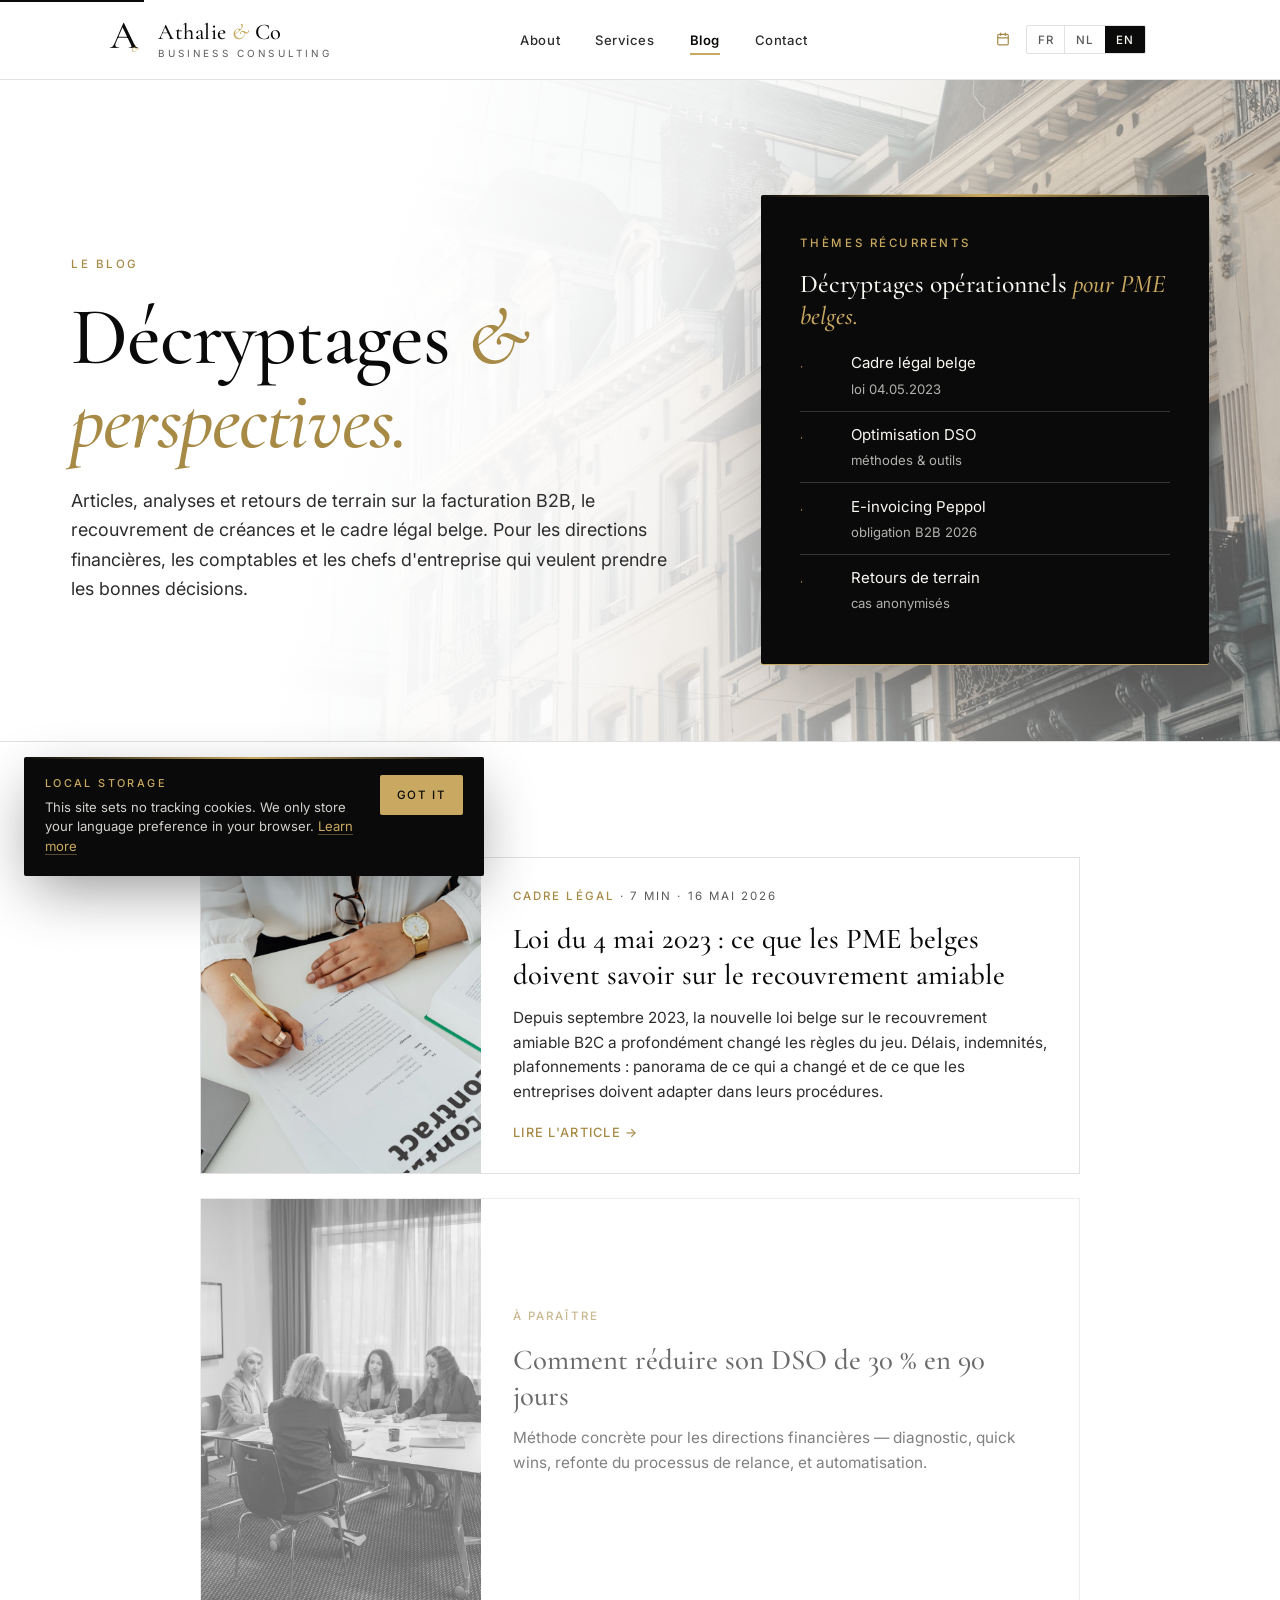
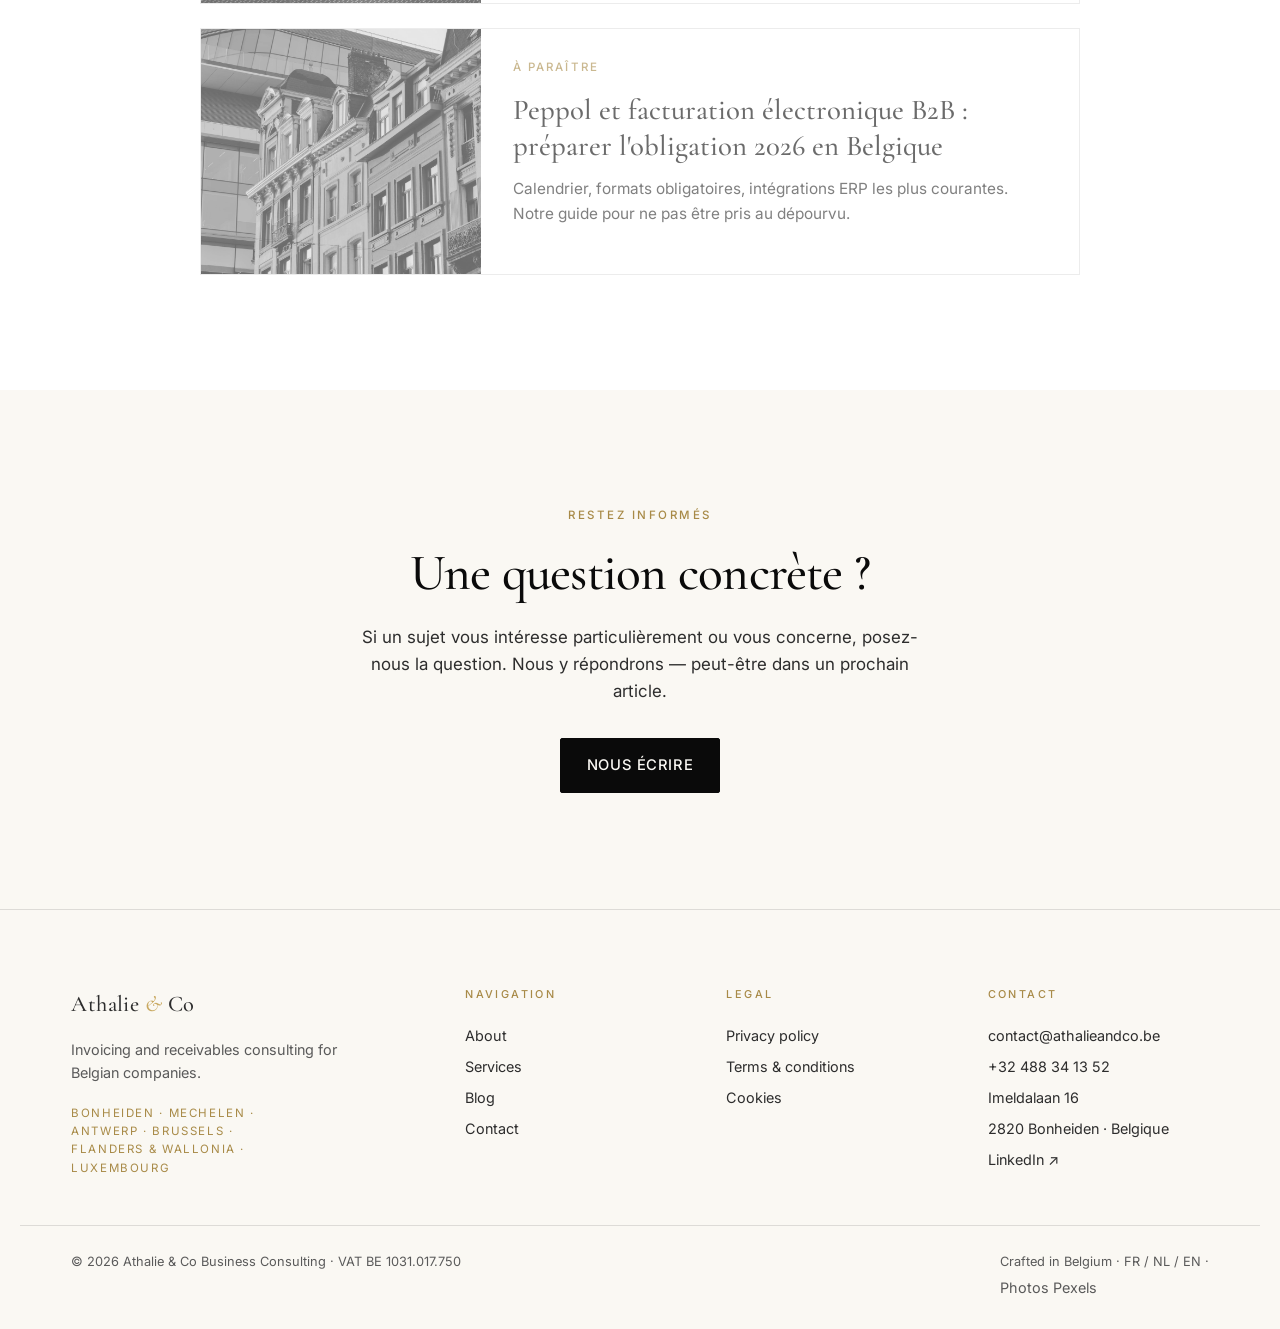
==== blog/index.html @ 0dcb8956 "Full site v2: dedicated pages + booking + Web3Forms + GA + nav polish New pages (each with shared ch" ====
<!doctype html>
<html lang="fr-BE">
<head>
  <meta charset="utf-8">
  <meta name="viewport" content="width=device-width,initial-scale=1,viewport-fit=cover">
  <meta name="theme-color" content="#0A0A0A">
  <title>Blog — Athalie &amp; Co · Conseil facturation et recouvrement Belgique</title>
  <meta name="description" content="Articles, analyses et décryptages sur la facturation B2B, le recouvrement de créances et le cadre légal belge. Par Athalie & Co Business Consulting.">
  <meta name="robots" content="index,follow">
  <link rel="icon" type="image/svg+xml" href="../assets/favicon.svg">
  <link rel="canonical" href="https://athalieandco.be/blog/">

  <meta property="og:title" content="Blog — Athalie & Co">
  <meta property="og:description" content="Décryptages facturation et recouvrement pour entreprises belges.">
  <meta property="og:image" content="https://athalieandco.be/assets/images/signing.jpg">
  <meta property="og:url" content="https://athalieandco.be/blog/">

  <link rel="preconnect" href="https://fonts.googleapis.com">
  <link rel="preconnect" href="https://fonts.gstatic.com" crossorigin>
  <link href="https://fonts.googleapis.com/css2?family=Cormorant+Garamond:ital,wght@0,400;0,500;0,600;1,400;1,500&family=Inter:wght@300;400;500;600&display=swap" rel="stylesheet">
  <link rel="stylesheet" href="../styles.css">

  <!-- Google Analytics gtag.js -->
  <script async src="https://www.googletagmanager.com/gtag/js?id=G-Y983EKCF2R"></script>
  <script>
    window.dataLayer = window.dataLayer || [];
    function gtag(){dataLayer.push(arguments);}
    gtag('js', new Date());
    gtag('config', 'G-Y983EKCF2R');
  </script>
</head>
<body>

<a class="skip-link" href="#main" data-i18n="skip">Aller au contenu</a>

<header class="site-header" id="top">
  <div class="container header__inner">
    <a class="brand" href="../" aria-label="Athalie & Co">
      <svg class="brand__mark" viewBox="0 0 200 200" aria-hidden="true">
        <text x="100" y="135" text-anchor="middle" font-family="'Cormorant Garamond', Georgia, serif" font-weight="500" font-size="180">A</text>
        <text x="148" y="155" text-anchor="middle" font-family="'Cormorant Garamond', Georgia, serif" font-style="italic" font-weight="500" font-size="48" class="brand__amp">&amp;</text>
      </svg>
      <span class="brand__wordmark">
        <span class="brand__name">Athalie <span class="brand__amp-inline">&amp;</span> Co</span>
        <span class="brand__tag" data-i18n="brand.tag">Business Consulting</span>
      </span>
    </a>

    <nav class="nav" aria-label="Primary">
      <ul>
        <li><a href="../about.html" data-i18n="nav.about">À propos</a></li>
        <li><a href="../services.html" data-i18n="nav.services">Services</a></li>
        <li><a href="../blog/" data-i18n="nav.blog" aria-current="page">Blog</a></li>
        <li><a href="../contact.html" data-i18n="nav.contact">Contact</a></li>
      </ul>
    </nav>

    <div class="header__aside">
      <a class="header__cta" href="../contact.html" aria-label="Réserver un rendez-vous">
        <svg width="14" height="14" viewBox="0 0 24 24" fill="none" stroke="currentColor" stroke-width="2" stroke-linecap="round" stroke-linejoin="round" aria-hidden="true"><rect x="3" y="4" width="18" height="18" rx="2" ry="2"/><line x1="16" y1="2" x2="16" y2="6"/><line x1="8" y1="2" x2="8" y2="6"/><line x1="3" y1="10" x2="21" y2="10"/></svg>
        <span data-i18n="nav.book">Réserver un RDV</span>
      </a>
      <div class="lang" role="group" aria-label="Language">
        <button type="button" data-lang="fr" aria-pressed="true">FR</button>
        <button type="button" data-lang="nl" aria-pressed="false">NL</button>
        <button type="button" data-lang="en" aria-pressed="false">EN</button>
      </div>
    </div>

    <button class="menu-toggle" aria-expanded="false" aria-controls="mobile-nav" aria-label="Menu">
      <span></span><span></span><span></span>
    </button>
  </div>

  <div class="mobile-nav" id="mobile-nav" hidden>
    <ul>
      <li><a href="../about.html" data-i18n="nav.about">À propos</a></li>
      <li><a href="../services.html" data-i18n="nav.services">Services</a></li>
      <li><a href="../blog/" data-i18n="nav.blog" aria-current="page">Blog</a></li>
      <li><a href="../contact.html" data-i18n="nav.contact">Contact</a></li>
    </ul>
    <a class="btn btn--gold btn--block" href="../contact.html" data-i18n="nav.cta">Prendre rendez-vous</a>
  </div>
</header>

<main id="main">

  <section class="page-hero">
    <div class="container">
      <div class="page-hero__copy">
        <p class="eyebrow">Le blog</p>
      <h1 class="display">Décryptages <em>&amp; perspectives.</em></h1>
      <p class="lede">Articles, analyses et retours de terrain sur la facturation B2B, le recouvrement de créances et le cadre légal belge. Pour les directions financières, les comptables et les chefs d'entreprise qui veulent prendre les bonnes décisions.</p>
      </div>
      <aside class="page-hero__card" aria-label="Thèmes du blog">
        <p class="eyebrow">Thèmes récurrents</p>
        <h3>Décryptages opérationnels <em style="color:var(--gold);font-style:italic">pour PME belges.</em></h3>
        <ul>
          <li><strong>·</strong><span>Cadre légal belge<em>loi 04.05.2023</em></span></li>
          <li><strong>·</strong><span>Optimisation DSO<em>méthodes & outils</em></span></li>
          <li><strong>·</strong><span>E-invoicing Peppol<em>obligation B2B 2026</em></span></li>
          <li><strong>·</strong><span>Retours de terrain<em>cas anonymisés</em></span></li>
        </ul>
      </aside>
    </div>
  </section>

  <section class="section">
    <div class="container">
      <ol class="blog-list">

        <li class="post-card post-card--featured">
          <a href="loi-4-mai-2023.html">
            <figure class="post-card__thumb">
              <img src="../assets/images/signing.jpg" alt="Signature de contrat — cadre légal belge" loading="lazy" width="1400" height="900">
            </figure>
            <div class="post-card__body">
              <p class="post-card__meta"><span>Cadre légal</span> · 7 min · 16 mai 2026</p>
              <h2 class="post-card__title">Loi du 4 mai 2023 : ce que les PME belges doivent savoir sur le recouvrement amiable</h2>
              <p class="post-card__excerpt">Depuis septembre 2023, la nouvelle loi belge sur le recouvrement amiable B2C a profondément changé les règles du jeu. Délais, indemnités, plafonnements : panorama de ce qui a changé et de ce que les entreprises doivent adapter dans leurs procédures.</p>
              <span class="post-card__cta">Lire l'article →</span>
            </div>
          </a>
        </li>

        <li class="post-card post-card--placeholder">
          <div>
            <figure class="post-card__thumb">
              <img src="../assets/images/team.jpg" alt="" loading="lazy" width="900" height="1300">
            </figure>
            <div class="post-card__body">
              <p class="post-card__meta"><span>À paraître</span></p>
              <h2 class="post-card__title">Comment réduire son DSO de 30 % en 90 jours</h2>
              <p class="post-card__excerpt">Méthode concrète pour les directions financières — diagnostic, quick wins, refonte du processus de relance, et automatisation.</p>
            </div>
          </div>
        </li>

        <li class="post-card post-card--placeholder">
          <div>
            <figure class="post-card__thumb">
              <img src="../assets/images/brussels.jpg" alt="" loading="lazy" width="1600" height="900">
            </figure>
            <div class="post-card__body">
              <p class="post-card__meta"><span>À paraître</span></p>
              <h2 class="post-card__title">Peppol et facturation électronique B2B : préparer l'obligation 2026 en Belgique</h2>
              <p class="post-card__excerpt">Calendrier, formats obligatoires, intégrations ERP les plus courantes. Notre guide pour ne pas être pris au dépourvu.</p>
            </div>
          </div>
        </li>

      </ol>
    </div>
  </section>

  <section class="section section--cream">
    <div class="container" style="text-align:center;max-width:680px">
      <p class="eyebrow">Restez informés</p>
      <h2 class="display display--sm">Une question concrète ?</h2>
      <p class="section__lede" style="margin-inline:auto">Si un sujet vous intéresse particulièrement ou vous concerne, posez-nous la question. Nous y répondrons — peut-être dans un prochain article.</p>
      <div style="margin-top:2rem"><a class="btn btn--gold" href="../contact.html">Nous écrire</a></div>
    </div>
  </section>

</main>

<footer class="site-footer">
  <div class="container footer__grid">
    <div class="footer__brand">
      <span class="brand__name">Athalie <span class="brand__amp-inline">&amp;</span> Co</span>
      <p data-i18n="footer.tag">Conseil en facturation et recouvrement de créances pour les entreprises belges.</p>
      <p class="footer__geo" data-i18n="footer.geo">Bonheiden · Malines · Anvers · Bruxelles · Flandre &amp; Wallonie · Luxembourg</p>
    </div>
    <nav class="footer__nav" aria-label="Footer">
      <h5 data-i18n="footer.nav">Navigation</h5>
      <a href="../about.html" data-i18n="nav.about">À propos</a>
      <a href="../services.html" data-i18n="nav.services">Services</a>
      <a href="../blog/" data-i18n="nav.blog">Blog</a>
      <a href="../contact.html" data-i18n="nav.contact">Contact</a>
    </nav>
    <div class="footer__legal">
      <h5 data-i18n="footer.legal">Légal</h5>
      <a href="../privacy.html" data-i18n="footer.privacy">Politique de confidentialité</a>
      <a href="../terms.html" data-i18n="footer.terms">Conditions générales</a>
      <a href="../privacy.html#cookies" data-i18n="footer.cookies">Cookies</a>
    </div>
    <div class="footer__meta">
      <h5 data-i18n="footer.contact">Contact</h5>
      <a href="mailto:contact@athalieandco.be">contact@athalieandco.be</a>
      <a href="tel:+32488341352">+32 488 34 13 52</a>
      <span>Imeldalaan 16</span>
      <span>2820 Bonheiden · Belgique</span>
      <a href="https://www.linkedin.com/in/anne-françoise-mabiala/" rel="noopener" target="_blank">LinkedIn ↗</a>
    </div>
  </div>
  <div class="container footer__bottom">
    <small>© <span id="year"></span> Athalie &amp; Co Business Consulting · <span data-i18n="footer.vat">TVA</span> BE 1031.017.750</small>
    <small><span data-i18n="footer.crafted">Site conçu en Belgique · FR / NL / EN</span> · <a href="https://www.pexels.com" rel="noopener" target="_blank" style="color:inherit">Photos Pexels</a></small>
  </div>
</footer>

<script src="../i18n.js" defer></script>
<script src="../script.js" defer></script>
<script src="../cookie-banner.js" defer></script>
<script>document.getElementById('year').textContent = new Date().getFullYear();</script>
</body>
</html>
---- styles.css ----
/* ============================================================
   Athalie & Co — Business Consulting
   Editorial / luxury aesthetic · serif + sans pairing
   ============================================================ */

:root {
  --ink: #0A0A0A;
  --ink-soft: #2D2D2D;
  --ink-mute: #5A5A5A;
  --gold: #C9A961;
  --gold-deep: #A88A47;
  --cream: #FAF8F3;
  --cream-soft: #F3EFE6;
  --paper: #FFFFFF;
  --line: rgba(10,10,10,.12);
  --line-light: rgba(250,248,243,.18);

  --serif: 'Cormorant Garamond', 'Playfair Display', Georgia, 'Times New Roman', serif;
  --sans:  'Inter', -apple-system, BlinkMacSystemFont, 'Segoe UI', Roboto, sans-serif;

  --container: 1240px;
  --gutter: clamp(20px, 4vw, 56px);

  --radius: 2px;

  --t-fast: 180ms cubic-bezier(.2,.7,.2,1);
  --t: 320ms cubic-bezier(.2,.7,.2,1);
}

* { box-sizing: border-box; -webkit-tap-highlight-color: transparent; }

html {
  scroll-behavior: smooth;
  -webkit-text-size-adjust: 100%;
  text-size-adjust: 100%;
}

body {
  margin: 0;
  font-family: var(--sans);
  font-weight: 400;
  color: var(--ink);
  background: var(--paper);
  line-height: 1.6;
  -webkit-font-smoothing: antialiased;
  -moz-osx-font-smoothing: grayscale;
  text-rendering: optimizeLegibility;
  overflow-x: hidden;
  min-height: 100vh;
  min-height: 100dvh;
}

/* Lock scroll when mobile menu open */
body.menu-open { overflow: hidden; }

img, svg { display: block; max-width: 100%; }

a { color: inherit; text-decoration: none; }

::selection { background: var(--gold); color: var(--ink); }

/* Skip link */
.skip-link {
  position: absolute; top: -40px; left: 0;
  background: var(--ink); color: var(--cream);
  padding: 8px 16px; z-index: 100;
}
.skip-link:focus { top: 0; }

/* Container */
.container {
  width: 100%;
  max-width: var(--container);
  margin-inline: auto;
  padding-inline: var(--gutter);
}

/* ============================================================
   TYPOGRAPHY
   ============================================================ */

.display {
  font-family: var(--serif);
  font-weight: 500;
  font-size: clamp(2.6rem, 6.4vw, 5.2rem);
  line-height: 1.02;
  letter-spacing: -0.015em;
  margin: 0 0 1.4rem;
  color: var(--ink);
}
.display em {
  font-style: italic;
  font-weight: 500;
  color: var(--gold-deep);
}
.display--sm { font-size: clamp(2rem, 4.2vw, 3.2rem); line-height: 1.08; }
.display--light { color: var(--cream); }
.display--light em { color: var(--gold); }

.eyebrow {
  font-family: var(--sans);
  font-size: 0.72rem;
  font-weight: 500;
  letter-spacing: 0.22em;
  text-transform: uppercase;
  color: var(--gold-deep);
  margin: 0 0 1.4rem;
}
.eyebrow--light { color: var(--gold); }

.lede {
  font-size: clamp(1.05rem, 1.4vw, 1.2rem);
  line-height: 1.65;
  color: var(--ink-soft);
  max-width: 56ch;
  margin: 0 0 2rem;
}

.section__lede {
  font-size: 1.06rem;
  color: var(--ink-soft);
  max-width: 62ch;
  margin: 0;
}
.section__lede--light { color: rgba(250,248,243,.78); }

/* ============================================================
   BUTTONS
   ============================================================ */

.btn {
  display: inline-flex;
  align-items: center;
  justify-content: center;
  gap: .5rem;
  font-family: var(--sans);
  font-weight: 500;
  font-size: .92rem;
  letter-spacing: 0.04em;
  padding: .95rem 1.6rem;
  border: 1px solid transparent;
  border-radius: var(--radius);
  cursor: pointer;
  transition: all var(--t-fast);
  text-transform: uppercase;
  background: transparent;
  color: inherit;
}
.btn--gold {
  background: var(--ink);
  color: var(--cream);
  border-color: var(--ink);
  position: relative;
  overflow: hidden;
  isolation: isolate; /* contains the negative z-index of ::before */
}
.btn--gold::before {
  content: '';
  position: absolute; inset: 0;
  background: linear-gradient(90deg, var(--gold) 0%, var(--gold-deep) 100%);
  transform: translateY(101%);
  transition: transform var(--t);
  z-index: -1; /* sits under text without needing a wrapping span */
}
.btn--gold:hover::before { transform: translateY(0); }
.btn--gold:hover { color: var(--ink); border-color: var(--gold); }

.btn--ghost {
  border-color: var(--ink);
  color: var(--ink);
}
.btn--ghost:hover { background: var(--ink); color: var(--cream); }

.btn--link {
  padding: .95rem 0;
  letter-spacing: 0.06em;
  border-bottom: 1px solid var(--ink);
  border-radius: 0;
}
.btn--link:hover { color: var(--gold-deep); border-color: var(--gold-deep); }

.btn--sm { padding: .65rem 1.1rem; font-size: .78rem; }
.btn--block { width: 100%; }

/* ============================================================
   HEADER
   ============================================================ */

.site-header {
  position: sticky; top: 0; z-index: 50;
  background: rgba(255,255,255,.86);
  backdrop-filter: saturate(140%) blur(14px);
  -webkit-backdrop-filter: saturate(140%) blur(14px);
  border-bottom: 1px solid var(--line);
}
.header__inner {
  display: grid;
  grid-template-columns: auto 1fr auto auto;
  align-items: center;
  gap: 2rem;
  padding-block: 1.1rem;
}

.brand { display: inline-flex; align-items: center; gap: .75rem; }
.brand__mark { width: 44px; height: 44px; flex-shrink: 0; }
.brand__mark text { fill: var(--ink); }
.brand__amp { fill: var(--gold) !important; }
.brand__wordmark { display: flex; flex-direction: column; line-height: 1; }
.brand__name {
  font-family: var(--serif); font-weight: 500;
  font-size: 1.4rem; letter-spacing: 0.02em;
}
.brand__amp-inline { color: var(--gold); font-style: italic; }
.brand__tag {
  font-size: .62rem; letter-spacing: 0.32em;
  text-transform: uppercase;
  color: var(--ink-mute);
  margin-top: .35rem;
}

.nav ul {
  list-style: none; padding: 0; margin: 0;
  display: flex; gap: 2.2rem;
  justify-content: center;
}
.nav a {
  font-size: .82rem; font-weight: 500;
  letter-spacing: 0.04em;
  color: var(--ink-soft);
  position: relative; padding: .3rem 0;
}
.nav a::after {
  content: ''; position: absolute; left: 0; right: 0; bottom: -2px;
  height: 1px; background: var(--gold);
  transform: scaleX(0); transform-origin: left;
  transition: transform var(--t);
}
.nav a:hover { color: var(--ink); }
.nav a:hover::after { transform: scaleX(1); }

/* Active page indicator (desktop nav) */
.nav a[aria-current="page"] {
  color: var(--ink);
  font-weight: 600;
}
.nav a[aria-current="page"]::after {
  transform: scaleX(1);
  background: var(--gold);
  height: 2px;
}

.header__aside {
  display: flex; align-items: center; gap: 1rem;
}

.header__cta {
  display: inline-flex;
  align-items: center;
  gap: .5rem;
  font-size: .82rem;
  font-weight: 500;
  letter-spacing: 0.02em;
  color: var(--ink);
  border-bottom: 1px solid transparent;
  padding: .25rem 0;
  transition: color var(--t-fast), border-color var(--t-fast);
  white-space: nowrap;
}
.header__cta svg { color: var(--gold-deep); flex-shrink: 0; }
.header__cta:hover { color: var(--gold-deep); border-color: var(--gold); }

@media (max-width: 1280px) { .header__cta span { display: none; } }
@media (max-width: 820px)  { .header__cta { display: none; } }

.lang {
  display: inline-flex;
  border: 1px solid var(--line);
  border-radius: var(--radius);
  overflow: hidden;
}
.lang button {
  background: transparent;
  border: 0;
  font: 500 .72rem var(--sans);
  letter-spacing: 0.1em;
  padding: .42rem .65rem;
  color: var(--ink-mute);
  cursor: pointer;
  transition: all var(--t-fast);
}
.lang button + button { border-left: 1px solid var(--line); }
.lang button[aria-pressed="true"] {
  background: var(--ink); color: var(--cream);
}
.lang button:hover:not([aria-pressed="true"]) { color: var(--ink); }

.menu-toggle {
  display: none;
  width: 40px; height: 40px;
  background: transparent; border: 0;
  padding: 8px; cursor: pointer;
  flex-direction: column; justify-content: space-between;
}
.menu-toggle span {
  display: block; height: 1.5px; background: var(--ink);
  transition: transform var(--t-fast), opacity var(--t-fast);
}
.menu-toggle[aria-expanded="true"] span:nth-child(1) { transform: translateY(10px) rotate(45deg); }
.menu-toggle[aria-expanded="true"] span:nth-child(2) { opacity: 0; }
.menu-toggle[aria-expanded="true"] span:nth-child(3) { transform: translateY(-10px) rotate(-45deg); }

.mobile-nav {
  position: fixed;
  top: 0; left: 0; right: 0; bottom: 0;
  background: var(--cream);
  padding: 5.5rem var(--gutter) 2rem;
  overflow-y: auto;
  z-index: 40;
  display: flex;
  flex-direction: column;
  animation: mn-in var(--t);
}
.mobile-nav[hidden] { display: none; }
@keyframes mn-in {
  from { opacity: 0; transform: translateY(-8px); }
  to   { opacity: 1; transform: none; }
}
.mobile-nav ul { list-style: none; padding: 0; margin: 0 0 2rem; }
.mobile-nav li { border-bottom: 1px solid var(--line); }
.mobile-nav li:first-child { border-top: 1px solid var(--line); }
.mobile-nav a {
  display: block;
  padding: 1.2rem 0;
  font-size: 1.5rem;
  font-family: var(--serif);
  font-weight: 500;
  color: var(--ink);
  letter-spacing: -.005em;
  position: relative;
}
.mobile-nav a::after {
  content: '→';
  position: absolute;
  right: 0;
  color: var(--gold);
  font-family: var(--sans);
  font-size: 1.1rem;
  opacity: .6;
}
/* Active page indicator (mobile nav) */
.mobile-nav a[aria-current="page"] {
  color: var(--gold-deep);
  padding-left: 1rem;
  border-left: 3px solid var(--gold);
}
.mobile-nav a[aria-current="page"]::after { opacity: 1; }
.mobile-nav .btn { margin-top: auto; min-height: 56px; }

/* ============================================================
   HERO
   ============================================================ */

.hero {
  position: relative;
  padding: clamp(3rem, 9vw, 8rem) 0 clamp(2.5rem, 6vw, 5rem);
  background: var(--paper);
  overflow: hidden;
  isolation: isolate;
}
/* Background photo (Brussels architecture) — right-side bleed, dim & desaturated */
.hero::before {
  content: '';
  position: absolute;
  inset: 0;
  background-image: url('assets/images/brussels.jpg');
  background-size: cover;
  background-position: center right;
  filter: grayscale(.6) contrast(1.05) brightness(.92);
  z-index: 0;
}
/* Cream gradient overlay: solid on the left for text legibility, fades right to reveal photo */
.hero::after {
  content: '';
  position: absolute;
  inset: 0;
  background:
    linear-gradient(105deg,
      var(--paper) 0%,
      var(--paper) 30%,
      rgba(255,255,255,.92) 50%,
      rgba(250,248,243,.55) 75%,
      rgba(250,248,243,.30) 100%),
    radial-gradient(ellipse 50% 50% at 80% 20%, rgba(201,169,97,.18), transparent 60%);
  z-index: 1;
  pointer-events: none;
}
.hero > .container { position: relative; z-index: 2; }

.hero__grid {
  display: grid;
  grid-template-columns: 1.4fr 1fr;
  gap: clamp(2rem, 5vw, 5rem);
  align-items: center;
  position: relative;
}

.hero__copy { position: relative; z-index: 1; }

.hero__cta {
  display: flex; gap: 1.5rem; align-items: center;
  flex-wrap: wrap;
  margin: 2.5rem 0 2rem;
}

.hero__pills {
  list-style: none; padding: 0; margin: 0;
  display: flex; gap: .9rem; align-items: center;
  font-size: .78rem; font-weight: 500;
  letter-spacing: 0.18em; text-transform: uppercase;
  color: var(--ink-mute);
}
.hero__pills li:nth-child(-n+3) {
  border: 1px solid var(--line);
  padding: .35rem .65rem;
  border-radius: 999px;
  letter-spacing: 0.14em;
}
.hero__pills-sep { color: var(--gold) !important; }

/* Hero KPI card */
.hero__card {
  position: relative;
  background: var(--ink);
  color: var(--cream);
  padding: clamp(1.8rem, 3vw, 2.6rem);
  border-radius: var(--radius);
  display: grid;
  grid-template-columns: 1fr 1fr;
  gap: 2rem 1.5rem;
  box-shadow:
    0 1px 0 var(--gold),
    0 30px 80px -30px rgba(10,10,10,.45);
}
.hero__card::after {
  content: ''; position: absolute;
  top: -1px; left: -1px; right: -1px;
  height: 3px;
  background: linear-gradient(90deg, transparent, var(--gold), transparent);
}
.kpi { position: relative; }
.kpi__num {
  font-family: var(--serif);
  font-size: clamp(2.4rem, 4vw, 3.2rem);
  font-weight: 500;
  line-height: 1;
  margin-bottom: .4rem;
  color: var(--cream);
}
.kpi__num span {
  font-size: 0.5em;
  color: var(--gold);
  margin-left: 2px;
  vertical-align: top;
  line-height: 1;
}
.kpi__lbl {
  font-size: .8rem;
  letter-spacing: 0.04em;
  color: rgba(250,248,243,.68);
  line-height: 1.45;
}
.kpi--quote {
  grid-column: 1 / -1;
  border-top: 1px solid var(--line-light);
  padding-top: 1.5rem;
}
.kpi--quote p {
  font-family: var(--serif);
  font-style: italic;
  font-size: 1.05rem;
  margin: 0 0 .6rem;
  color: var(--cream);
  line-height: 1.5;
}
.kpi__cite {
  font-size: .72rem;
  letter-spacing: 0.16em;
  text-transform: uppercase;
  color: var(--gold);
}

.hero__rule {
  position: relative;
  z-index: 2;
  margin-top: clamp(3rem, 6vw, 5rem);
  height: 1px;
  background: linear-gradient(90deg, transparent, var(--line), transparent);
}

/* ============================================================
   CLIENTS / TRUSTED BY
   Restrained wordmarks — uniform typography, monochrome.
   Slots are <span> placeholders; swap to <img src="..."> when
   official logo files are available (drop in assets/clients/).
   ============================================================ */

.clients {
  background: var(--cream);
  padding: clamp(3.6rem, 7vw, 5.5rem) 0;
  border-top: 1px solid var(--line);
  border-bottom: 1px solid var(--line);
}
.clients__label {
  text-align: center;
  font-size: 0.74rem;
  letter-spacing: 0.32em;
  text-transform: uppercase;
  color: var(--gold-deep);
  margin: 0 0 2.8rem;
  font-weight: 500;
}
.clients__list {
  list-style: none;
  padding: 0;
  margin: 0 auto;
  max-width: 1180px;
  display: grid;
  grid-template-columns: repeat(6, minmax(0, 1fr));
  gap: clamp(1.4rem, 3vw, 3rem);
  align-items: center;
  justify-items: center;
}
.client {
  width: 100%;
  display: flex;
  align-items: center;
  justify-content: center;
  min-height: 110px;
  padding: 0 .4rem;
  opacity: 0.72;
  filter: saturate(0);
  transition: opacity var(--t), filter var(--t);
}
.client:hover {
  opacity: 1;
  filter: saturate(1);
}

/* Real logo files (SVG/PNG in assets/clients/) */
.client img {
  max-width: 100%;
  max-height: 88px;
  width: auto;
  height: auto;
  object-fit: contain;
  /* Makes PNGs with white background blend cleanly on cream */
  mix-blend-mode: multiply;
}

/* Text wordmark placeholders — uniform editorial treatment */
.client__wordmark {
  font-family: var(--sans);
  font-weight: 500;
  font-size: clamp(0.95rem, 1.4vw, 1.15rem);
  letter-spacing: 0.18em;
  text-transform: uppercase;
  color: var(--ink);
  text-align: center;
  line-height: 1.15;
  white-space: nowrap;
}
.client__wordmark em {
  font-style: italic;
  font-family: var(--serif);
  font-weight: 500;
  color: var(--gold-deep);
  text-transform: none;
  font-size: 1.1em;
  letter-spacing: 0;
  margin: 0 .15em;
}
.client__wordmark sup {
  font-size: 0.55em;
  vertical-align: super;
  color: var(--gold-deep);
}

/* Subtle per-brand differentiation (still text-based, restrained) */
.client__wordmark--bnp { font-weight: 600; letter-spacing: 0.22em; }
.client__wordmark--fortis { font-family: var(--serif); font-weight: 500; letter-spacing: 0.12em; }
.client__wordmark--blake { font-family: var(--serif); font-weight: 500; letter-spacing: 0.08em; text-transform: none; }
.client__wordmark--diasorin { font-weight: 600; letter-spacing: 0.14em; }
.client__wordmark--360 { letter-spacing: 0.14em; }
.client__wordmark--leopad { letter-spacing: 0.22em; }
.client__wordmark--muidatech { font-weight: 500; letter-spacing: 0.14em; }

/* ============================================================
   SECTIONS — base
   ============================================================ */

.section {
  padding: clamp(4.5rem, 9vw, 8rem) 0;
}
.section--dark { background: var(--ink); color: var(--cream); }
.section--cream { background: var(--cream); }

/* Photo-backed section */
.section--photo {
  position: relative;
  background: var(--ink);
  overflow: hidden;
  isolation: isolate;
}
.section--photo > .container { position: relative; z-index: 2; }
.section--photo .section__bg {
  position: absolute;
  inset: 0;
  background-image: var(--bg-image);
  background-size: cover;
  background-position: center;
  filter: grayscale(.4) contrast(1.05) brightness(.55);
  z-index: 0;
  pointer-events: none;
}
.section--photo::before {
  content: ''; position: absolute; inset: 0;
  background:
    linear-gradient(180deg, rgba(10,10,10,.65) 0%, rgba(10,10,10,.85) 50%, rgba(10,10,10,.92) 100%),
    radial-gradient(ellipse 80% 60% at 30% 30%, rgba(201,169,97,.10), transparent 60%);
  z-index: 1;
  pointer-events: none;
}
.section--photo::after {
  content: ''; position: absolute;
  top: 0; left: 0; right: 0; height: 3px;
  background: linear-gradient(90deg, transparent, var(--gold), transparent);
  z-index: 2;
}

/* Editorial strip */
.strip {
  display: grid;
  grid-template-columns: 1fr 1fr;
  background: var(--cream);
}
.strip__half {
  margin: 0;
  min-height: 360px;
  position: relative;
  overflow: hidden;
}
.strip__half--img img {
  width: 100%;
  height: 100%;
  object-fit: cover;
  display: block;
  filter: contrast(1.04) saturate(.9);
}
.strip__half--quote {
  background: var(--ink);
  color: var(--cream);
  display: flex;
  align-items: center;
  padding: clamp(2.5rem, 6vw, 5rem);
  position: relative;
}
.strip__half--quote::before {
  content: ''; position: absolute;
  top: 0; left: 0; right: 0; height: 2px;
  background: linear-gradient(90deg, transparent, var(--gold), transparent);
}
.strip__half--quote blockquote {
  margin: 0;
  max-width: 36ch;
  position: relative;
}
.strip__mark {
  font-family: var(--serif);
  font-size: 6rem;
  line-height: 0.6;
  color: var(--gold);
  display: block;
  margin-bottom: .8rem;
}
.strip__half--quote p {
  font-family: var(--serif);
  font-style: italic;
  font-size: clamp(1.4rem, 2.4vw, 1.95rem);
  line-height: 1.3;
  margin: 0 0 1.4rem;
  color: var(--cream);
}
.strip__half--quote footer {
  font-size: .72rem;
  letter-spacing: 0.28em;
  text-transform: uppercase;
  color: var(--gold);
  font-weight: 500;
}

.section__head { margin-bottom: clamp(2.5rem, 5vw, 4rem); max-width: 70ch; }
.section__head--center { text-align: center; margin-inline: auto; }

/* ============================================================
   SERVICES
   ============================================================ */

.services {
  display: grid;
  grid-template-columns: repeat(auto-fit, minmax(280px, 1fr));
  gap: 1px;
  background: var(--line);
  border: 1px solid var(--line);
}
.service {
  position: relative;
  background: var(--paper);
  padding: clamp(2rem, 3vw, 2.8rem);
  transition: background var(--t);
}
.service:hover { background: var(--cream); }
.service__num {
  font-family: var(--serif);
  font-style: italic;
  font-size: 1rem;
  color: var(--gold-deep);
  margin-bottom: 1.4rem;
  letter-spacing: 0.05em;
}
.service h3 {
  font-family: var(--serif);
  font-weight: 500;
  font-size: 1.5rem;
  line-height: 1.2;
  margin: 0 0 1rem;
}
.service p {
  color: var(--ink-soft);
  font-size: .96rem;
  margin: 0 0 1.4rem;
}
.service ul {
  list-style: none; padding: 0; margin: 0;
  border-top: 1px solid var(--line);
  padding-top: 1.2rem;
}
.service li {
  font-size: .85rem;
  color: var(--ink-mute);
  padding: .35rem 0;
  padding-left: 1.2rem;
  position: relative;
}
.service li::before {
  content: '—';
  position: absolute;
  left: 0;
  color: var(--gold);
}

.service--featured {
  background: var(--ink);
  color: var(--cream);
}
.service--featured:hover { background: var(--ink-soft); }
.service--featured .service__num { color: var(--gold); }
.service--featured h3 { color: var(--cream); }
.service--featured p { color: rgba(250,248,243,.78); }
.service--featured ul { border-color: var(--line-light); }
.service--featured li { color: rgba(250,248,243,.7); }
.service__badge {
  position: absolute;
  top: 1.4rem; right: 1.4rem;
  font-size: .65rem;
  letter-spacing: 0.18em;
  text-transform: uppercase;
  color: var(--gold);
  border: 1px solid var(--gold);
  padding: .3rem .55rem;
  border-radius: 999px;
}

/* Homepage service-card CTA link */
.service__cta {
  display: inline-block;
  margin-top: 1.4rem;
  font-size: .78rem;
  font-weight: 500;
  letter-spacing: 0.14em;
  text-transform: uppercase;
  color: var(--gold-deep);
  border-bottom: 1px solid currentColor;
  padding: .2rem 0;
  transition: color var(--t-fast);
}
.service__cta:hover { color: var(--ink); }
.service__cta--light { color: var(--gold); }
.service__cta--light:hover { color: var(--cream); }

/* services.html section CTA row */
.service-detail__action {
  display: flex !important;
  gap: 1rem;
  align-items: center;
  flex-wrap: wrap;
  margin-top: 1.5rem !important;
}
.service-detail__action .btn--link {
  padding: .95rem 0;
  font-size: .82rem;
}
.service-detail__link--light {
  color: var(--gold) !important;
  border-bottom-color: var(--gold) !important;
}
.service-detail__link--light:hover { color: var(--cream) !important; border-bottom-color: var(--cream) !important; }

/* ============================================================
   APPROACH (dark section)
   ============================================================ */

.approach__grid {
  display: grid;
  grid-template-columns: 1fr 1.2fr;
  gap: clamp(2.5rem, 6vw, 6rem);
  align-items: start;
}
.steps {
  list-style: none; padding: 0; margin: 0;
  display: grid;
  grid-template-columns: 1fr 1fr;
  gap: 0;
  border-top: 1px solid var(--line-light);
  border-left: 1px solid var(--line-light);
}
.steps li {
  padding: 2rem;
  border-bottom: 1px solid var(--line-light);
  border-right: 1px solid var(--line-light);
}
.steps__num {
  font-family: var(--serif);
  font-style: italic;
  font-size: 1.3rem;
  color: var(--gold);
  display: block;
  margin-bottom: .8rem;
}
.steps h4 {
  font-family: var(--serif);
  font-weight: 500;
  font-size: 1.35rem;
  margin: 0 0 .6rem;
  color: var(--cream);
}
.steps p {
  margin: 0;
  font-size: .9rem;
  color: rgba(250,248,243,.65);
  line-height: 1.55;
}

/* ============================================================
   SECTORS
   ============================================================ */

.sectors {
  list-style: none; padding: 0; margin: 0;
  display: grid;
  grid-template-columns: repeat(3, 1fr); /* 3+3 layout for 6 items */
  gap: 1px;
  background: var(--line);
  border: 1px solid var(--line);
}
@media (max-width: 820px) { .sectors { grid-template-columns: repeat(2, 1fr); } }
@media (max-width: 520px) { .sectors { grid-template-columns: 1fr; } }
.sectors li {
  background: var(--paper);
  padding: 1.8rem 2rem;
  display: grid;
  grid-template-columns: auto 1fr;
  grid-template-rows: auto auto;
  column-gap: 1.2rem;
  align-items: baseline;
  transition: background var(--t);
}
.sectors li:hover { background: var(--cream-soft); }
.sectors li span {
  grid-row: 1 / 3;
  font-family: var(--serif);
  font-style: italic;
  font-size: 1.4rem;
  color: var(--gold-deep);
}
.sectors li strong {
  font-family: var(--serif);
  font-weight: 500;
  font-size: 1.25rem;
  color: var(--ink);
}
.sectors li em {
  grid-column: 2;
  font-style: normal;
  font-size: .85rem;
  color: var(--ink-mute);
  margin-top: .25rem;
}

/* ============================================================
   FAQ
   Editorial accordion — native <details> for accessibility.
   ============================================================ */

.faq {
  list-style: none;
  padding: 0;
  margin: 0 auto;
  max-width: 880px;
  border-top: 1px solid var(--line);
}
.faq__item { border-bottom: 1px solid var(--line); }

.faq details {
  position: relative;
}
.faq summary {
  display: flex;
  align-items: flex-start;
  justify-content: space-between;
  gap: 1.5rem;
  padding: 1.6rem 0;
  cursor: pointer;
  list-style: none;
  font-family: var(--serif);
  font-size: clamp(1.15rem, 1.7vw, 1.4rem);
  font-weight: 500;
  line-height: 1.3;
  color: var(--ink);
  transition: color var(--t-fast);
}
.faq summary::-webkit-details-marker { display: none; }
.faq summary::after {
  content: '+';
  flex-shrink: 0;
  font-family: var(--sans);
  font-size: 1.6rem;
  font-weight: 300;
  color: var(--gold-deep);
  line-height: 1;
  margin-top: .1em;
  transition: transform var(--t);
}
.faq details[open] summary::after { transform: rotate(45deg); }
.faq summary:hover { color: var(--gold-deep); }
.faq details p {
  margin: 0 0 1.8rem;
  font-size: 1rem;
  line-height: 1.7;
  color: var(--ink-soft);
  max-width: 70ch;
  animation: faq-in 360ms cubic-bezier(.2,.7,.2,1);
}
@keyframes faq-in {
  from { opacity: 0; transform: translateY(-4px); }
  to   { opacity: 1; transform: none; }
}

@media (max-width: 640px) {
  .faq summary { font-size: 1.05rem; padding: 1.2rem 0; gap: 1rem; }
  .faq details p { font-size: .95rem; margin-bottom: 1.4rem; }
}

/* ============================================================
   TEAM / ABOUT
   ============================================================ */

.team__grid {
  display: grid;
  grid-template-columns: 1.3fr 1fr;
  gap: clamp(2.5rem, 6vw, 6rem);
  align-items: center;
}
.team__copy p {
  color: var(--ink-soft);
  font-size: 1rem;
  margin: 0 0 1.2rem;
  max-width: 56ch;
}
.facts {
  display: grid;
  grid-template-columns: repeat(auto-fit, minmax(180px, 1fr));
  gap: 1.4rem;
  margin: 2.4rem 0 0;
  padding-top: 2rem;
  border-top: 1px solid var(--line);
}
.facts div { display: flex; flex-direction: column; }
.facts dt {
  font-size: .68rem;
  letter-spacing: 0.22em;
  text-transform: uppercase;
  color: var(--gold-deep);
  margin-bottom: .5rem;
}
.facts dd {
  margin: 0;
  font-family: var(--serif);
  font-size: 1.15rem;
  color: var(--ink);
}

.team__visual {
  margin: 0;
  position: relative;
  overflow: hidden;
  background: var(--ink);
  border-radius: var(--radius);
  box-shadow: 0 30px 80px -40px rgba(10,10,10,.35);
}
.team__visual img {
  width: 100%;
  height: 100%;
  aspect-ratio: 4 / 5;
  object-fit: cover;
  display: block;
  filter: contrast(1.02) saturate(0.92);
  transition: transform 1.2s cubic-bezier(.2,.7,.2,1);
}
.team__visual:hover img { transform: scale(1.03); }
.team__visual::before {
  content: ''; position: absolute; inset: 0;
  border: 1px solid rgba(255,255,255,.16);
  margin: 1rem;
  pointer-events: none;
  z-index: 2;
}
.team__visual::after {
  content: ''; position: absolute;
  inset: auto 0 0 0; height: 45%;
  background: linear-gradient(180deg, transparent, rgba(10,10,10,.65));
  pointer-events: none;
  z-index: 1;
}
.team__caption {
  position: absolute;
  left: 2rem; right: 2rem; bottom: 1.8rem;
  margin: 0;
  font-family: var(--serif);
  font-style: italic;
  font-size: 1.1rem;
  color: var(--cream);
  z-index: 3;
  text-shadow: 0 1px 12px rgba(0,0,0,.5);
}
.team__caption::before {
  content: '';
  display: block;
  width: 32px; height: 1px;
  background: var(--gold);
  margin-bottom: .8rem;
}

/* ============================================================
   CONTACT
   ============================================================ */

.contact__grid {
  display: grid;
  grid-template-columns: 1fr 1.1fr;
  gap: clamp(2.5rem, 6vw, 6rem);
  align-items: start;
}
.contact__list {
  list-style: none; padding: 0; margin: 2.5rem 0 0;
  display: grid;
  grid-template-columns: 1fr 1fr;
  gap: 1.6rem 2rem;
}
.contact__list li { display: flex; flex-direction: column; gap: .35rem; }
.contact__list span {
  font-size: .68rem;
  letter-spacing: 0.22em;
  text-transform: uppercase;
  color: var(--gold);
}
.contact__list a, .contact__list address, .contact__list em {
  color: var(--cream);
  font-style: normal;
  font-family: var(--serif);
  font-size: 1.1rem;
  transition: color var(--t-fast);
}
.contact__list a:hover { color: var(--gold); }

/* Contact widget — tab system wrapping form + Cal.com */
.contact__widget {
  background: var(--cream);
  border-radius: var(--radius);
  overflow: hidden;
  position: relative;
}
.contact__widget::before {
  content: ''; position: absolute;
  top: 0; left: 0; right: 0;
  height: 3px;
  background: linear-gradient(90deg, transparent, var(--gold), transparent);
  z-index: 2;
}
.contact__tabs {
  display: flex;
  border-bottom: 1px solid var(--line);
  background: var(--cream);
}
.contact__tab {
  flex: 1;
  background: transparent;
  border: 0;
  padding: 1rem 1.2rem;
  font: 500 .76rem var(--sans);
  letter-spacing: 0.16em;
  text-transform: uppercase;
  color: var(--ink-mute);
  cursor: pointer;
  position: relative;
  transition: color var(--t-fast);
  min-height: 48px;
}
.contact__tab:hover { color: var(--ink); }
.contact__tab.is-active { color: var(--ink); }
.contact__tab.is-active::after {
  content: '';
  position: absolute;
  left: 0; right: 0; bottom: -1px;
  height: 2px;
  background: var(--gold);
}
.contact__panel { animation: panel-in 360ms cubic-bezier(.2,.7,.2,1); }
.contact__panel[hidden] { display: none; }
@keyframes panel-in { from { opacity: 0; transform: translateY(4px); } to { opacity: 1; transform: none; } }

.contact__panel--book {
  padding: 1.2rem;
  display: flex;
  flex-direction: column;
  gap: 1rem;
}
.contact__cal {
  width: 100%;
  min-height: 620px;
  border: 0;
  border-radius: var(--radius);
  background: var(--paper);
}

/* Thank-you state — full editorial takeover after form submit (?sent=1) */
.thank-you { animation: ty-fade 600ms cubic-bezier(.2,.7,.2,1); }
@keyframes ty-fade {
  from { opacity: 0; transform: translateY(8px); }
  to   { opacity: 1; transform: none; }
}
.thank-you .display em { color: var(--gold-deep); }
.thank-you .eyebrow { color: var(--gold-deep); font-weight: 500; }
.thank-you__actions {
  display: flex;
  gap: 1.4rem;
  align-items: center;
  flex-wrap: wrap;
  margin: 2.2rem 0 1.6rem;
}
.thank-you__note {
  font-size: .92rem;
  color: var(--ink-mute);
  line-height: 1.6;
  max-width: 52ch;
  margin: 0;
}
.thank-you__note a {
  color: var(--gold-deep);
  border-bottom: 1px solid var(--gold);
}
.thank-you__note a:hover { color: var(--ink); }

@media (max-width: 640px) {
  .thank-you__actions { flex-direction: column; align-items: stretch; gap: .9rem; }
  .thank-you__actions .btn { width: 100%; text-align: center; }
}

/* Booking placeholder (until Cal.com is wired) */
.cal-placeholder {
  background: var(--paper);
  padding: clamp(2rem, 4vw, 3rem);
  text-align: center;
  border-radius: var(--radius);
}
.cal-placeholder .eyebrow { margin-bottom: 1rem; }
.cal-placeholder__title {
  font-family: var(--serif);
  font-weight: 500;
  font-size: clamp(1.5rem, 2.6vw, 2rem);
  line-height: 1.2;
  margin: 0 0 1rem;
  color: var(--ink);
}
.cal-placeholder__lede {
  color: var(--ink-soft);
  font-size: 1rem;
  line-height: 1.6;
  margin: 0 0 1.8rem;
  max-width: 42ch;
  margin-inline: auto;
}
.cal-placeholder__actions {
  display: flex;
  gap: 1rem;
  justify-content: center;
  flex-wrap: wrap;
  margin-bottom: 1.6rem;
}
.cal-placeholder__note {
  font-size: .78rem;
  color: var(--ink-mute);
  font-style: italic;
  margin: 0;
}

@media (max-width: 520px) {
  .cal-placeholder__actions { flex-direction: column; align-items: stretch; }
}
.contact__cal-fallback {
  margin: 0;
  font-size: .82rem;
  color: var(--ink-mute);
  display: flex;
  align-items: center;
  gap: 1rem;
  flex-wrap: wrap;
  justify-content: center;
}

@media (max-width: 640px) {
  .contact__cal { min-height: 540px; }
  .contact__tab { padding: .9rem .8rem; font-size: .68rem; letter-spacing: .12em; }
}

/* Form */
.form {
  background: var(--cream);
  color: var(--ink);
  padding: clamp(1.8rem, 3vw, 2.8rem);
  display: flex;
  flex-direction: column;
  gap: 1.2rem;
  position: relative;
}
.field { display: flex; flex-direction: column; gap: .45rem; }
.field-row { display: grid; grid-template-columns: 1fr 1fr; gap: 1.2rem; }
.field label, .consent {
  font-size: .72rem;
  letter-spacing: 0.18em;
  text-transform: uppercase;
  color: var(--ink-soft);
  font-weight: 500;
}
.field input, .field select, .field textarea {
  font: 400 16px var(--sans); /* 16px prevents iOS zoom on focus */
  color: var(--ink);
  background: transparent;
  border: 0;
  border-bottom: 1px solid var(--line);
  padding: .7rem 0;
  min-height: 44px;
  width: 100%;
  border-radius: 0;
  -webkit-appearance: none;
          appearance: none;
  transition: border-color var(--t-fast);
}
.field input:focus, .field select:focus, .field textarea:focus {
  outline: 0;
  border-bottom-color: var(--gold);
}
.field textarea { resize: vertical; min-height: 100px; }
.field select {
  background-image: url("data:image/svg+xml;utf8,<svg xmlns='http://www.w3.org/2000/svg' width='12' height='8' viewBox='0 0 12 8'><path fill='none' stroke='%23C9A961' stroke-width='1.5' d='M1 1l5 5 5-5'/></svg>");
  background-repeat: no-repeat;
  background-position: right .25rem center;
  padding-right: 1.6rem;
  cursor: pointer;
}

.consent {
  display: flex; gap: .7rem; align-items: flex-start;
  text-transform: none; letter-spacing: 0; font-weight: 400;
  font-size: .82rem; color: var(--ink-mute);
  line-height: 1.5;
}
.consent input { margin-top: .2rem; accent-color: var(--gold-deep); }

.form .btn--gold { background: var(--ink); color: var(--cream); }
.form__note {
  font-size: .75rem;
  color: var(--ink-mute);
  text-align: center;
  margin: 0;
}

/* ============================================================
   FOOTER
   ============================================================ */

.site-footer {
  background: var(--cream);
  border-top: 1px solid var(--line);
  padding: clamp(3rem, 6vw, 5rem) 0 1.6rem;
  color: var(--ink-soft);
}
.footer__grid {
  display: grid;
  grid-template-columns: 1.6fr 1fr 1fr 1fr;
  gap: 2.5rem;
  padding-bottom: 3rem;
  border-bottom: 1px solid var(--line);
}
.footer__brand p {
  font-size: .9rem;
  max-width: 32ch;
  margin: 1rem 0 0;
  color: var(--ink-mute);
}
.footer__geo {
  font-size: .72rem !important;
  letter-spacing: 0.14em;
  text-transform: uppercase;
  color: var(--gold-deep) !important;
  margin-top: 1.2rem !important;
}
.site-footer h5 {
  font-size: .68rem;
  letter-spacing: 0.22em;
  text-transform: uppercase;
  color: var(--gold-deep);
  font-weight: 500;
  margin: 0 0 1rem;
}
.site-footer a,
.site-footer .footer__meta span {
  display: block;
  font-size: .9rem;
  color: var(--ink-soft);
  padding: .25rem 0;
  transition: color var(--t-fast);
}
.site-footer a:hover { color: var(--ink); }
.footer__bottom {
  display: flex; justify-content: space-between;
  margin-top: 1.6rem; flex-wrap: wrap; gap: 1rem;
}
.footer__bottom small { color: var(--ink-mute); font-size: .8rem; }

/* ============================================================
   RESPONSIVE
   Breakpoints:
   1024px  · tablet / small laptop
    820px  · large phone landscape
    640px  · phone
    420px  · small phone (iPhone SE etc.)
   ============================================================ */

/* Tablet & small laptop */
@media (max-width: 1024px) {
  :root { --gutter: clamp(18px, 4vw, 36px); }

  .nav { display: none; }
  .header__inner {
    grid-template-columns: 1fr auto auto;
    gap: 1rem;
    padding-block: .9rem;
  }
  .menu-toggle { display: flex; }
  .header__aside .btn { display: none; }

  .hero__grid { grid-template-columns: 1fr; }
  .hero__card { order: 2; }

  .approach__grid,
  .team__grid,
  .contact__grid {
    grid-template-columns: 1fr;
  }

  .team__visual { aspect-ratio: 16 / 10; max-width: 480px; margin-inline: auto; }

  .footer__grid { grid-template-columns: 1fr 1fr; gap: 2rem; }
}

/* Phone landscape */
@media (max-width: 820px) {
  .section { padding: clamp(3rem, 9vw, 6rem) 0; }

  .display { font-size: clamp(2.2rem, 8vw, 3.4rem); }
  .display--sm { font-size: clamp(1.7rem, 6vw, 2.4rem); }
  .lede { font-size: 1rem; }

  .clients__list { grid-template-columns: repeat(3, 1fr); row-gap: 2.4rem; max-width: 760px; }
  .client { min-height: 90px; }
  .client img { max-height: 70px; }

  .services { grid-template-columns: 1fr; }
  .sectors { grid-template-columns: 1fr 1fr; }

  /* Editorial strip stacks vertically */
  .strip { grid-template-columns: 1fr; }
  .strip__half { min-height: 280px; }
  .strip__half--img { aspect-ratio: 16 / 9; }

  /* Team caption shrinks */
  .team__caption { font-size: 1rem; left: 1.4rem; right: 1.4rem; bottom: 1.4rem; }
}

/* Phone — primary mobile pass */
@media (max-width: 640px) {
  /* Header */
  .brand__mark { width: 36px; height: 36px; }
  .brand__name { font-size: 1.15rem; }
  .brand__tag { font-size: .54rem; letter-spacing: 0.28em; margin-top: .25rem; }
  .header__aside { gap: .5rem; }
  .lang button {
    padding: .5rem .55rem;
    font-size: .68rem;
    min-height: 36px;
    min-width: 36px;
  }
  .menu-toggle { width: 44px; height: 44px; padding: 10px; }

  /* Hero — image becomes a top banner; text/KPI fully on cream below */
  .hero {
    padding: 240px 0 3rem; /* leaves room for the photo banner */
  }
  .hero::before {
    background-position: center 30%;
    height: 220px;
    inset: 0 0 auto 0;
    filter: grayscale(.45) contrast(1.05) brightness(.78);
  }
  .hero::after {
    background:
      linear-gradient(180deg,
        rgba(10,10,10,.20) 0%,
        rgba(10,10,10,.05) 60%,
        rgba(255,255,255,0) 75%,
        var(--paper) 100%),
      radial-gradient(ellipse 60% 40% at 50% 0%, rgba(201,169,97,.22), transparent 70%);
    height: 240px;
    inset: 0 0 auto 0;
  }
  .hero__grid { gap: 2rem; }
  .hero__cta {
    flex-direction: column;
    align-items: stretch;
    gap: .9rem;
    margin: 2rem 0 1.6rem;
  }
  .hero__cta .btn { width: 100%; }
  .hero__cta .btn--link { text-align: center; }
  .hero__pills {
    flex-wrap: wrap;
    gap: .5rem;
    font-size: .68rem;
  }
  .hero__pills-sep { display: none; }

  .hero__card {
    grid-template-columns: 1fr 1fr;
    padding: 1.6rem;
    gap: 1.6rem 1.2rem;
  }
  .kpi__num { font-size: 2.2rem; }
  .kpi__lbl { font-size: .74rem; }
  .kpi--quote p { font-size: .98rem; }

  /* Editorial strip */
  .strip__mark { font-size: 4.5rem; }
  .strip__half--quote p { font-size: 1.3rem; }

  /* Clients band */
  .clients { padding: 2.6rem 0 3rem; }
  .clients__list { grid-template-columns: repeat(2, 1fr); row-gap: 2rem; gap: 1.4rem; max-width: 460px; }
  .client { min-height: 80px; }
  .client img { max-height: 60px; }
  .client__wordmark { font-size: 0.95rem; letter-spacing: 0.18em; }

  /* Trust strip removed */

  /* Sections */
  .section { padding: 3.5rem 0; }
  .section__head { margin-bottom: 2.2rem; }
  .display--sm { font-size: clamp(1.65rem, 7vw, 2.1rem); line-height: 1.12; }

  /* Services / sectors / steps */
  .services, .sectors { grid-template-columns: 1fr; }
  .service { padding: 1.6rem 1.4rem; }
  .service h3 { font-size: 1.3rem; }
  .service__badge {
    top: 1rem; right: 1rem;
    font-size: .58rem; padding: .25rem .5rem;
  }
  .sectors li { padding: 1.3rem 1.4rem; column-gap: 1rem; }
  .sectors li strong { font-size: 1.1rem; }

  .steps { grid-template-columns: 1fr; }
  .steps li { padding: 1.5rem 1.4rem; }
  .steps h4 { font-size: 1.2rem; }

  /* Team */
  .team__grid { gap: 2rem; }
  .team__visual { aspect-ratio: 4 / 3; max-width: 360px; }
  .facts { grid-template-columns: 1fr 1fr; gap: 1.2rem; margin-top: 1.8rem; padding-top: 1.6rem; }
  .facts dd { font-size: 1rem; }

  /* Contact */
  .contact__grid { gap: 2.2rem; }
  .contact__list {
    grid-template-columns: 1fr 1fr;
    gap: 1.2rem 1.2rem;
    margin-top: 1.8rem;
  }
  .contact__list a, .contact__list address, .contact__list em { font-size: .98rem; }

  /* Contact widget — tabs full-width tap targets, slightly tighter form padding */
  .contact__widget { border-radius: 2px; }
  .contact__tab { min-height: 52px; }

  /* Cal.com booking placeholder */
  .cal-placeholder { padding: 1.6rem 1.3rem; }
  .cal-placeholder__title { font-size: 1.35rem; }
  .cal-placeholder__lede { font-size: .92rem; margin-bottom: 1.4rem; }
  .cal-placeholder__actions { gap: .8rem; }
  .cal-placeholder__note { font-size: .75rem; }


  /* Video frame on About */
  .video-frame figcaption { font-size: .85rem; padding: .8rem 1rem; }

  /* Services detail page — action buttons stack */
  .service-detail__action {
    flex-direction: column !important;
    align-items: stretch !important;
    gap: .7rem !important;
  }
  .service-detail__action .btn { width: 100%; text-align: center; }
  .service-detail__action .btn--link { padding: .8rem 0; }

  /* Article (blog post) */
  .article__hero { height: 220px; margin-bottom: 1.8rem; }
  .article__head .display { font-size: clamp(1.5rem, 6vw, 1.95rem); }
  .article__meta { font-size: .76rem; }

  /* Form */
  .form { padding: 1.5rem 1.3rem; gap: 1rem; }
  .field-row { grid-template-columns: 1fr; gap: 1rem; }
  .field label { font-size: .68rem; }
  .consent { font-size: .8rem; gap: .55rem; }

  /* Buttons */
  .btn { padding: .95rem 1.3rem; font-size: .85rem; min-height: 48px; }
  .btn--sm { min-height: 36px; padding: .55rem 1rem; }

  /* Footer */
  .footer__grid { grid-template-columns: 1fr; gap: 1.6rem; padding-bottom: 2rem; }
  .site-footer h5 { margin-bottom: .6rem; }
  .footer__brand p { margin-top: .6rem; }
  .footer__bottom { flex-direction: column; align-items: flex-start; gap: .4rem; }
}

/* Small phones (iPhone SE, etc.) */
@media (max-width: 420px) {
  :root { --gutter: 16px; }

  .brand__tag { display: none; }
  .brand__name { font-size: 1.05rem; }
  .brand__mark { width: 32px; height: 32px; }

  .display { font-size: 2rem; }
  .display--sm { font-size: 1.55rem; }

  .hero__card { grid-template-columns: 1fr; gap: 1.4rem; }
  .contact__list { grid-template-columns: 1fr; }
  .facts { grid-template-columns: 1fr; }

  /* New components on tiny screens */
  .contact__tab { padding: .85rem .6rem; font-size: .64rem; letter-spacing: 0.1em; }
  .cal-placeholder { padding: 1.3rem 1rem; }
  .cal-placeholder__title { font-size: 1.2rem; }
  .post-card a, .post-card > div { padding: 0; }
  .post-card__body { padding: 1.2rem 1.1rem 1.4rem; }
  .article__hero { height: 180px; }
  .legal__head { padding-bottom: 1.4rem; margin-bottom: 1.8rem; }
}

/* Touch-only devices: drop hover-only effects */
@media (hover: none) {
  .service:hover { background: var(--paper); }
  .service--featured:hover { background: var(--ink); }
  .sectors li:hover { background: var(--paper); }
  .nav a:hover::after { transform: scaleX(0); }
  .btn--gold:hover::before { transform: translateY(101%); }
  .btn--gold:hover { color: var(--cream); border-color: var(--ink); }
  .btn--ghost:hover { background: transparent; color: var(--ink); }
  .btn--link:hover { color: var(--ink); border-color: var(--ink); }
}

/* iOS safe-area */
@supports (padding: max(0px)) {
  .site-header,
  .container {
    padding-left: max(var(--gutter), env(safe-area-inset-left));
    padding-right: max(var(--gutter), env(safe-area-inset-right));
  }
  .site-footer { padding-bottom: max(1.6rem, env(safe-area-inset-bottom)); }
  .mobile-nav { padding-bottom: max(1.5rem, env(safe-area-inset-bottom)); }
}

/* ============================================================
   PAGE HERO (about, services, approach, blog)
   ============================================================ */

/* Full-bleed editorial page hero — same pattern as homepage .hero */
.page-hero {
  position: relative;
  padding: clamp(3rem, 9vw, 8rem) 0 clamp(2.5rem, 6vw, 5rem);
  background: var(--paper);
  overflow: hidden;
  isolation: isolate;
  border-bottom: 1px solid var(--line);
  --hero-bg: url('assets/images/brussels.jpg');
}
.page-hero::before {
  content: '';
  position: absolute;
  inset: 0;
  background-image: var(--hero-bg);
  background-size: cover;
  background-position: center right;
  filter: grayscale(.6) contrast(1.05) brightness(.92);
  z-index: 0;
}
.page-hero::after {
  content: '';
  position: absolute;
  inset: 0;
  background:
    linear-gradient(105deg,
      var(--paper) 0%,
      var(--paper) 30%,
      rgba(255,255,255,.92) 50%,
      rgba(250,248,243,.55) 75%,
      rgba(250,248,243,.30) 100%),
    radial-gradient(ellipse 50% 50% at 80% 20%, rgba(201,169,97,.18), transparent 60%);
  z-index: 1;
  pointer-events: none;
}
.page-hero > .container {
  position: relative;
  z-index: 2;
  display: grid;
  grid-template-columns: 1.4fr 1fr;
  gap: clamp(2rem, 5vw, 5rem);
  align-items: center;
}
.page-hero__copy .display { max-width: 18ch; margin-bottom: 1.4rem; }
.page-hero__copy .lede { max-width: 56ch; margin-bottom: 0; }

/* Dark editorial card on the right — same look as .hero__card */
.page-hero__card {
  position: relative;
  background: var(--ink);
  color: var(--cream);
  padding: clamp(1.8rem, 3vw, 2.6rem);
  border-radius: var(--radius);
  box-shadow: 0 1px 0 var(--gold), 0 30px 80px -30px rgba(10,10,10,.45);
}
.page-hero__card::after {
  content: ''; position: absolute;
  top: -1px; left: -1px; right: -1px;
  height: 3px;
  background: linear-gradient(90deg, transparent, var(--gold), transparent);
}
.page-hero__card .eyebrow { color: var(--gold); margin-bottom: 1rem; }
.page-hero__card h3 {
  font-family: var(--serif); font-weight: 500;
  font-size: clamp(1.3rem, 2vw, 1.6rem); line-height: 1.25;
  margin: 0 0 1.2rem; color: var(--cream);
}
.page-hero__card ul { list-style: none; padding: 0; margin: 0; }
.page-hero__card li {
  padding: .7rem 0;
  border-top: 1px solid var(--line-light);
  display: grid;
  grid-template-columns: 2.2rem 1fr;
  gap: 0 1rem;
  align-items: baseline;
  font-size: .94rem;
}
.page-hero__card li:first-child { border-top: 0; padding-top: 0; }
.page-hero__card li strong {
  font-family: var(--serif); font-style: italic; font-weight: 500;
  color: var(--gold);
  grid-row: 1 / span 2;
  align-self: start;
  padding-top: .1em;
}
.page-hero__card li span {
  color: var(--cream);
  display: block;
}
.page-hero__card li em {
  display: block;
  color: rgba(250,248,243,.7);
  font-style: normal;
  font-size: .82rem;
  margin-top: .2rem;
}

.page-hero__card a {
  color: var(--cream); border-bottom: 1px solid transparent;
  transition: border-color var(--t-fast);
}
.page-hero__card a:hover { border-color: var(--gold); }

/* Mobile: stack card under text, scaled photo at top */
@media (max-width: 1024px) {
  .page-hero > .container { grid-template-columns: 1fr; gap: 2rem; }
}
@media (max-width: 640px) {
  .page-hero { padding: 2.5rem 0 3rem; }
  .page-hero__copy .display { max-width: none; }
  .page-hero__card { padding: 1.5rem 1.3rem; }
  .page-hero__card li { font-size: .88rem; padding: .55rem 0; }
}

/* ============================================================
   ABOUT — intro + values
   ============================================================ */

.about__intro {
  display: grid;
  grid-template-columns: 1.4fr 1fr;
  gap: clamp(2.5rem, 5vw, 5rem);
  align-items: start;
}
.about__intro p {
  color: var(--ink-soft);
  font-size: 1.02rem;
  line-height: 1.7;
  margin: 0 0 1.2rem;
}
.values {
  background: var(--cream);
  padding: 1.8rem 2rem;
  border-left: 2px solid var(--gold);
}
.values h3 {
  font-family: var(--sans);
  font-size: .72rem;
  letter-spacing: 0.28em;
  text-transform: uppercase;
  color: var(--gold-deep);
  font-weight: 500;
  margin: 0 0 1.4rem;
}
.values dl { margin: 0; display: flex; flex-direction: column; gap: 1.1rem; }
.values dt {
  font-family: var(--serif);
  font-weight: 500;
  font-size: 1.15rem;
  margin-bottom: .15rem;
}
.values dd {
  margin: 0;
  font-size: .9rem;
  color: var(--ink-mute);
  line-height: 1.55;
}

/* ============================================================
   SERVICE & STEP DETAIL PAGES
   ============================================================ */

.service-detail__grid,
.step-detail__grid {
  display: grid;
  grid-template-columns: 1fr;
  max-width: 880px;
  margin-inline: auto;
}
.step-detail__grid {
  grid-template-columns: auto 1fr;
  gap: clamp(2rem, 5vw, 4rem);
  align-items: start;
}
.step-detail__num {
  font-family: var(--serif);
  font-style: italic;
  font-size: clamp(4rem, 9vw, 6rem);
  line-height: 1;
  color: var(--gold);
  position: sticky;
  top: 100px;
}
.section--cream .step-detail__num { color: var(--gold-deep); }

.service-detail__copy h3,
.step-detail__grid h3 {
  font-family: var(--serif);
  font-weight: 500;
  font-size: 1.3rem;
  margin: 1.6rem 0 .7rem;
  color: var(--ink);
}
.service--featured h3,
.service-detail--featured h3 { color: var(--cream) !important; }

.service-detail__copy ul,
.step-detail__grid ul {
  list-style: none;
  padding: 0;
  margin: 0 0 1rem;
}
.service-detail__copy li,
.step-detail__grid li {
  padding: .35rem 0 .35rem 1.4rem;
  position: relative;
  color: var(--ink-soft);
  font-size: 1rem;
  line-height: 1.55;
}
.service-detail__copy li::before,
.step-detail__grid li::before {
  content: '—';
  position: absolute;
  left: 0;
  color: var(--gold);
}
.section--cream .service-detail__copy li,
.section--cream .step-detail__grid li { color: var(--ink-soft); }

.service-detail--featured {
  background: var(--ink);
  color: var(--cream);
}
.service-detail--featured .lede { color: rgba(250,248,243,.78); }
.service-detail--featured li { color: rgba(250,248,243,.72); }
.service-detail--featured li::before { color: var(--gold); }

.service-detail__meta {
  margin-top: 2rem !important;
  padding-top: 1.4rem;
  border-top: 1px solid var(--line);
  font-size: .88rem !important;
  color: var(--ink-mute);
  line-height: 1.8;
}
.service-detail__meta strong { color: var(--gold-deep); }

@media (max-width: 640px) {
  .about__intro,
  .step-detail__grid { grid-template-columns: 1fr; gap: 1.8rem; }
  .step-detail__num { position: static; font-size: 3rem; }
  .values { padding: 1.4rem 1.5rem; }
}

/* ============================================================
   VIDEO PLAYER (about page)
   ============================================================ */

.video-frame {
  margin: 0;
  position: relative;
  background: var(--ink);
  border-radius: var(--radius);
  overflow: hidden;
  box-shadow: 0 30px 80px -30px rgba(10,10,10,.5);
  isolation: isolate;
}
.video-frame::before {
  content: '';
  position: absolute;
  top: 0; left: 0; right: 0;
  height: 3px;
  background: linear-gradient(90deg, transparent, var(--gold), transparent);
  z-index: 2;
}
.video-frame video {
  display: block;
  width: 100%;
  height: auto;
  aspect-ratio: 16/9;
  object-fit: cover;
  background: var(--ink);
}
.video-frame figcaption {
  padding: 1rem 1.4rem;
  font-family: var(--serif);
  font-style: italic;
  font-size: .95rem;
  color: var(--ink-mute);
  background: var(--paper);
  text-align: center;
  border-top: 1px solid var(--line);
}

/* ============================================================
   APPROACH BANNER (atmospheric strip)
   ============================================================ */

.approach-banner {
  position: relative;
  overflow: hidden;
  height: clamp(220px, 30vw, 360px);
  background: var(--ink);
}
.approach-banner img {
  width: 100%;
  height: 100%;
  object-fit: cover;
  filter: grayscale(.5) contrast(1.05) brightness(.85);
}
.approach-banner::after {
  content: '';
  position: absolute;
  inset: 0;
  background: linear-gradient(180deg, rgba(10,10,10,.25), rgba(10,10,10,.55));
  pointer-events: none;
}

/* ============================================================
   SERVICE DETAIL — with image variant
   ============================================================ */

.service-detail__grid--with-img {
  grid-template-columns: 1.2fr 1fr;
  gap: clamp(2rem, 5vw, 4.5rem);
  max-width: 1180px;
  align-items: start;
}
.service-detail__grid--reverse { direction: rtl; }
.service-detail__grid--reverse > * { direction: ltr; }

.service-detail__img {
  margin: 0;
  position: relative;
  overflow: hidden;
  border-radius: var(--radius);
  background: var(--ink);
  position: sticky;
  top: 100px;
  aspect-ratio: 3/4;
  box-shadow: 0 30px 60px -30px rgba(10,10,10,.35);
}
.service-detail__img img {
  width: 100%;
  height: 100%;
  object-fit: cover;
  filter: contrast(1.03) saturate(.92);
}

@media (max-width: 900px) {
  .service-detail__grid--with-img { grid-template-columns: 1fr; }
  .service-detail__grid--reverse { direction: ltr; }
  .service-detail__img { position: static; aspect-ratio: 16/10; max-width: 600px; margin: 1.5rem auto 0; }
}

/* ============================================================
   BLOG INDEX
   ============================================================ */

.blog-list {
  list-style: none;
  padding: 0;
  margin: 0;
  display: grid;
  grid-template-columns: 1fr;
  gap: 1.5rem;
  max-width: 880px;
  margin-inline: auto;
}
.post-card { background: var(--paper); border: 1px solid var(--line); transition: border-color var(--t), transform var(--t); overflow: hidden; }
.post-card a, .post-card > div { display: grid; grid-template-columns: 280px 1fr; gap: 0; color: inherit; align-items: stretch; }
.post-card__thumb { margin: 0; height: 100%; overflow: hidden; background: var(--ink); }
.post-card__thumb img { width: 100%; height: 100%; object-fit: cover; transition: transform 1s cubic-bezier(.2,.7,.2,1); filter: contrast(1.03) saturate(.92); }
.post-card:hover .post-card__thumb img { transform: scale(1.04); }
.post-card__body { padding: 1.8rem 2rem; display: flex; flex-direction: column; justify-content: center; }
.post-card:hover { border-color: var(--gold); transform: translateY(-2px); }
.post-card--placeholder { opacity: .6; cursor: default; }
.post-card--placeholder:hover { border-color: var(--line); transform: none; }
.post-card--placeholder .post-card__thumb img { filter: grayscale(1) contrast(1) brightness(.95); }

@media (max-width: 720px) {
  .post-card a, .post-card > div { grid-template-columns: 1fr; }
  .post-card__thumb { aspect-ratio: 16/9; }
  .post-card__body { padding: 1.4rem 1.4rem 1.6rem; }
}
.post-card__meta {
  font-size: .72rem;
  letter-spacing: 0.18em;
  text-transform: uppercase;
  color: var(--ink-mute);
  margin: 0 0 1rem;
}
.post-card__meta span { color: var(--gold-deep); font-weight: 500; }
.post-card__title {
  font-family: var(--serif);
  font-weight: 500;
  font-size: clamp(1.4rem, 2.4vw, 1.8rem);
  line-height: 1.25;
  margin: 0 0 .8rem;
  color: var(--ink);
}
.post-card__excerpt {
  color: var(--ink-soft);
  font-size: .96rem;
  line-height: 1.6;
  margin: 0 0 1.2rem;
}
.post-card__cta {
  font-size: .8rem;
  font-weight: 500;
  letter-spacing: 0.1em;
  text-transform: uppercase;
  color: var(--gold-deep);
}

@media (max-width: 640px) {
  .post-card a, .post-card > div { padding: 1.5rem 1.4rem; }
}

/* ============================================================
   ARTICLE (blog post detail)
   ============================================================ */

.article { padding: 0 0 clamp(3rem, 7vw, 6rem); }
.article__hero {
  margin: 0 0 clamp(2rem, 5vw, 4rem);
  height: clamp(280px, 38vw, 460px);
  overflow: hidden;
  background: var(--ink);
}
.article__hero img {
  width: 100%; height: 100%;
  object-fit: cover;
  filter: contrast(1.03) saturate(.92);
}
.article__inner { max-width: 720px; padding-top: clamp(1.5rem, 4vw, 3rem); }
.article__head { margin-bottom: 2.5rem; padding-bottom: 1.8rem; border-bottom: 1px solid var(--line); }
.article__meta {
  font-size: .82rem;
  color: var(--ink-mute);
  margin: 0 0 1.5rem;
}
.article__meta a { color: var(--gold-deep); border-bottom: 1px solid transparent; }
.article__meta a:hover { border-color: var(--gold-deep); }
.article__head .display { margin-top: 0; }
.article__head .lede { margin-bottom: 0; }

.article section {
  margin: 2.5rem 0;
  scroll-margin-top: 100px;
}
.article h2 {
  font-family: var(--serif);
  font-weight: 500;
  font-size: clamp(1.6rem, 2.6vw, 2rem);
  line-height: 1.2;
  margin: 2.5rem 0 1rem;
}
.article h3 {
  font-family: var(--serif);
  font-style: italic;
  font-weight: 500;
  font-size: 1.25rem;
  margin: 1.8rem 0 .7rem;
  color: var(--ink-soft);
}
.article p, .article li {
  font-size: 1.04rem;
  line-height: 1.75;
  color: var(--ink-soft);
}
.article p { margin: 0 0 1.1rem; }
.article ul { padding-left: 1.4rem; margin: 0 0 1.4rem; }
.article li { margin-bottom: .35rem; }
.article strong { color: var(--ink); }
.article em { font-style: italic; }

.article__cta {
  margin: 3rem 0 1.5rem;
  padding: 2rem 0;
  border-top: 1px solid var(--line);
  border-bottom: 1px solid var(--line);
  text-align: center;
}
.article__cta p { margin: 0 0 1.2rem; }
.article__disclaimer {
  font-size: .82rem;
  color: var(--ink-mute);
  font-style: italic;
  margin-top: 2rem;
}

/* ============================================================
   LEGAL PAGES (privacy.html, terms.html)
   Reading-optimised, single-column, serif headings.
   ============================================================ */

.legal {
  background: var(--paper);
  padding: clamp(2.5rem, 6vw, 5rem) 0 clamp(3rem, 7vw, 6rem);
}
.legal__inner {
  max-width: 760px;
}
.legal__head {
  padding-bottom: 2.2rem;
  margin-bottom: 2.6rem;
  border-bottom: 1px solid var(--line);
}
.legal__head .display { margin-bottom: 1rem; }
.legal__meta {
  margin: 0;
  font-size: .82rem;
  color: var(--ink-mute);
  letter-spacing: 0.04em;
}

.legal__toc {
  background: var(--cream);
  border-left: 2px solid var(--gold);
  padding: 1.6rem 1.8rem;
  margin: 0 0 3rem;
}
.legal__toc strong {
  display: block;
  font-size: .68rem;
  letter-spacing: 0.28em;
  text-transform: uppercase;
  color: var(--gold-deep);
  font-weight: 500;
  margin-bottom: 1rem;
}
.legal__toc ol {
  list-style: none;
  padding: 0;
  margin: 0;
  columns: 2;
  column-gap: 2rem;
}
.legal__toc li {
  padding: .25rem 0;
  break-inside: avoid;
}
.legal__toc a {
  font-size: .92rem;
  color: var(--ink-soft);
  border-bottom: 1px dotted transparent;
  transition: color var(--t-fast), border-color var(--t-fast);
}
.legal__toc a:hover { color: var(--ink); border-color: var(--gold); }

.legal section {
  margin: 0 0 2.8rem;
  scroll-margin-top: 100px;
}
.legal h2 {
  font-family: var(--serif);
  font-weight: 500;
  font-size: clamp(1.6rem, 2.6vw, 1.95rem);
  line-height: 1.2;
  margin: 0 0 1rem;
  letter-spacing: -.005em;
}
.legal h3 {
  font-family: var(--serif);
  font-style: italic;
  font-weight: 500;
  font-size: 1.2rem;
  margin: 1.6rem 0 .6rem;
  color: var(--ink-soft);
}
.legal p, .legal li {
  font-size: 1rem;
  line-height: 1.7;
  color: var(--ink-soft);
}
.legal p { margin: 0 0 1rem; }
.legal ul {
  padding-left: 1.4rem;
  margin: 0 0 1rem;
}
.legal li { margin-bottom: .35rem; }
.legal a {
  color: var(--ink);
  border-bottom: 1px solid var(--gold);
  transition: color var(--t-fast);
}
.legal a:hover { color: var(--gold-deep); }
.legal code {
  background: var(--cream-soft);
  padding: 1px 6px;
  border-radius: 2px;
  font-size: .9em;
  color: var(--ink);
}

.legal__card {
  background: var(--cream);
  padding: 1.2rem 1.4rem;
  border-left: 2px solid var(--gold);
  font-size: .95rem;
  line-height: 1.6;
}

.legal__table {
  width: 100%;
  border-collapse: collapse;
  margin: .6rem 0 1.4rem;
  font-size: .9rem;
}
.legal__table th,
.legal__table td {
  padding: .65rem .8rem;
  text-align: left;
  border-bottom: 1px solid var(--line);
  vertical-align: top;
}
.legal__table th {
  font-weight: 500;
  font-size: .72rem;
  letter-spacing: 0.16em;
  text-transform: uppercase;
  color: var(--gold-deep);
  background: var(--cream);
}
.legal__table td code { font-size: .82em; }

.legal__bottom {
  margin-top: 3rem;
  padding-top: 1.6rem;
  border-top: 1px solid var(--line);
  font-size: .9rem;
  color: var(--ink-mute);
}
.legal__bottom p { margin: .5rem 0; }

/* ============================================================
   COOKIE BANNER
   Minimal, slides up from bottom-left, dismissible.
   ============================================================ */

.cookie-banner {
  position: fixed;
  z-index: 60;
  left: clamp(12px, 2vw, 24px);
  bottom: clamp(12px, 2vw, 24px);
  right: clamp(12px, 2vw, 24px);
  max-width: 460px;
  background: var(--ink);
  color: var(--cream);
  border-radius: var(--radius);
  box-shadow: 0 20px 60px -10px rgba(10,10,10,.45);
  transform: translateY(calc(100% + 32px));
  opacity: 0;
  transition: transform 380ms cubic-bezier(.2,.7,.2,1), opacity 280ms ease;
  isolation: isolate;
}
.cookie-banner::before {
  content: '';
  position: absolute;
  top: 0; left: 0; right: 0;
  height: 2px;
  background: linear-gradient(90deg, transparent, var(--gold), transparent);
  border-radius: var(--radius) var(--radius) 0 0;
}
.cookie-banner--in {
  transform: translateY(0);
  opacity: 1;
}
.cookie-banner__inner {
  padding: 1.1rem 1.3rem 1.2rem;
  display: flex;
  align-items: flex-start;
  gap: 1rem;
}
.cookie-banner__copy { flex: 1; min-width: 0; }
.cookie-banner__copy strong {
  display: block;
  font-size: .68rem;
  letter-spacing: 0.22em;
  text-transform: uppercase;
  color: var(--gold);
  font-weight: 500;
  margin-bottom: .35rem;
}
.cookie-banner__copy p {
  margin: 0;
  font-size: .82rem;
  line-height: 1.5;
  color: rgba(250,248,243,.84);
}
.cookie-banner__copy a {
  color: var(--gold);
  border-bottom: 1px solid rgba(201,169,97,.4);
  transition: border-color var(--t-fast);
}
.cookie-banner__copy a:hover { border-color: var(--gold); }
.cookie-banner__cta {
  flex-shrink: 0;
  font: 500 .72rem var(--sans);
  letter-spacing: 0.14em;
  text-transform: uppercase;
  background: var(--gold);
  color: var(--ink);
  border: 0;
  padding: .65rem 1.05rem;
  border-radius: var(--radius);
  cursor: pointer;
  min-height: 40px;
  transition: background var(--t-fast);
}
.cookie-banner__cta:hover { background: var(--cream); }

@media (max-width: 520px) {
  .cookie-banner__inner { flex-direction: column; gap: .8rem; padding: 1rem 1.1rem; }
  .cookie-banner__cta { width: 100%; min-height: 44px; }
}

/* Responsive legal pages */
@media (max-width: 640px) {
  .legal__toc ol { columns: 1; }
  .legal__table { font-size: .82rem; display: block; overflow-x: auto; }
}

/* ============================================================
   REVEAL ANIMATIONS
   ============================================================ */
.reveal {
  opacity: 0;
  transform: translateY(18px);
  transition: opacity 700ms cubic-bezier(.2,.7,.2,1),
              transform 700ms cubic-bezier(.2,.7,.2,1);
}
.reveal--in {
  opacity: 1;
  transform: none;
}

/* Header scroll state */
.site-header.is-scrolled {
  background: rgba(255,255,255,.94);
  box-shadow: 0 1px 0 var(--line), 0 10px 30px -20px rgba(10,10,10,.15);
}

/* Header above mobile menu overlay */
body.menu-open .site-header {
  background: var(--cream);
  box-shadow: none;
}

@media (prefers-reduced-motion: reduce) {
  *, *::before, *::after {
    transition: none !important;
    animation: none !important;
    scroll-behavior: auto !important;
  }
}
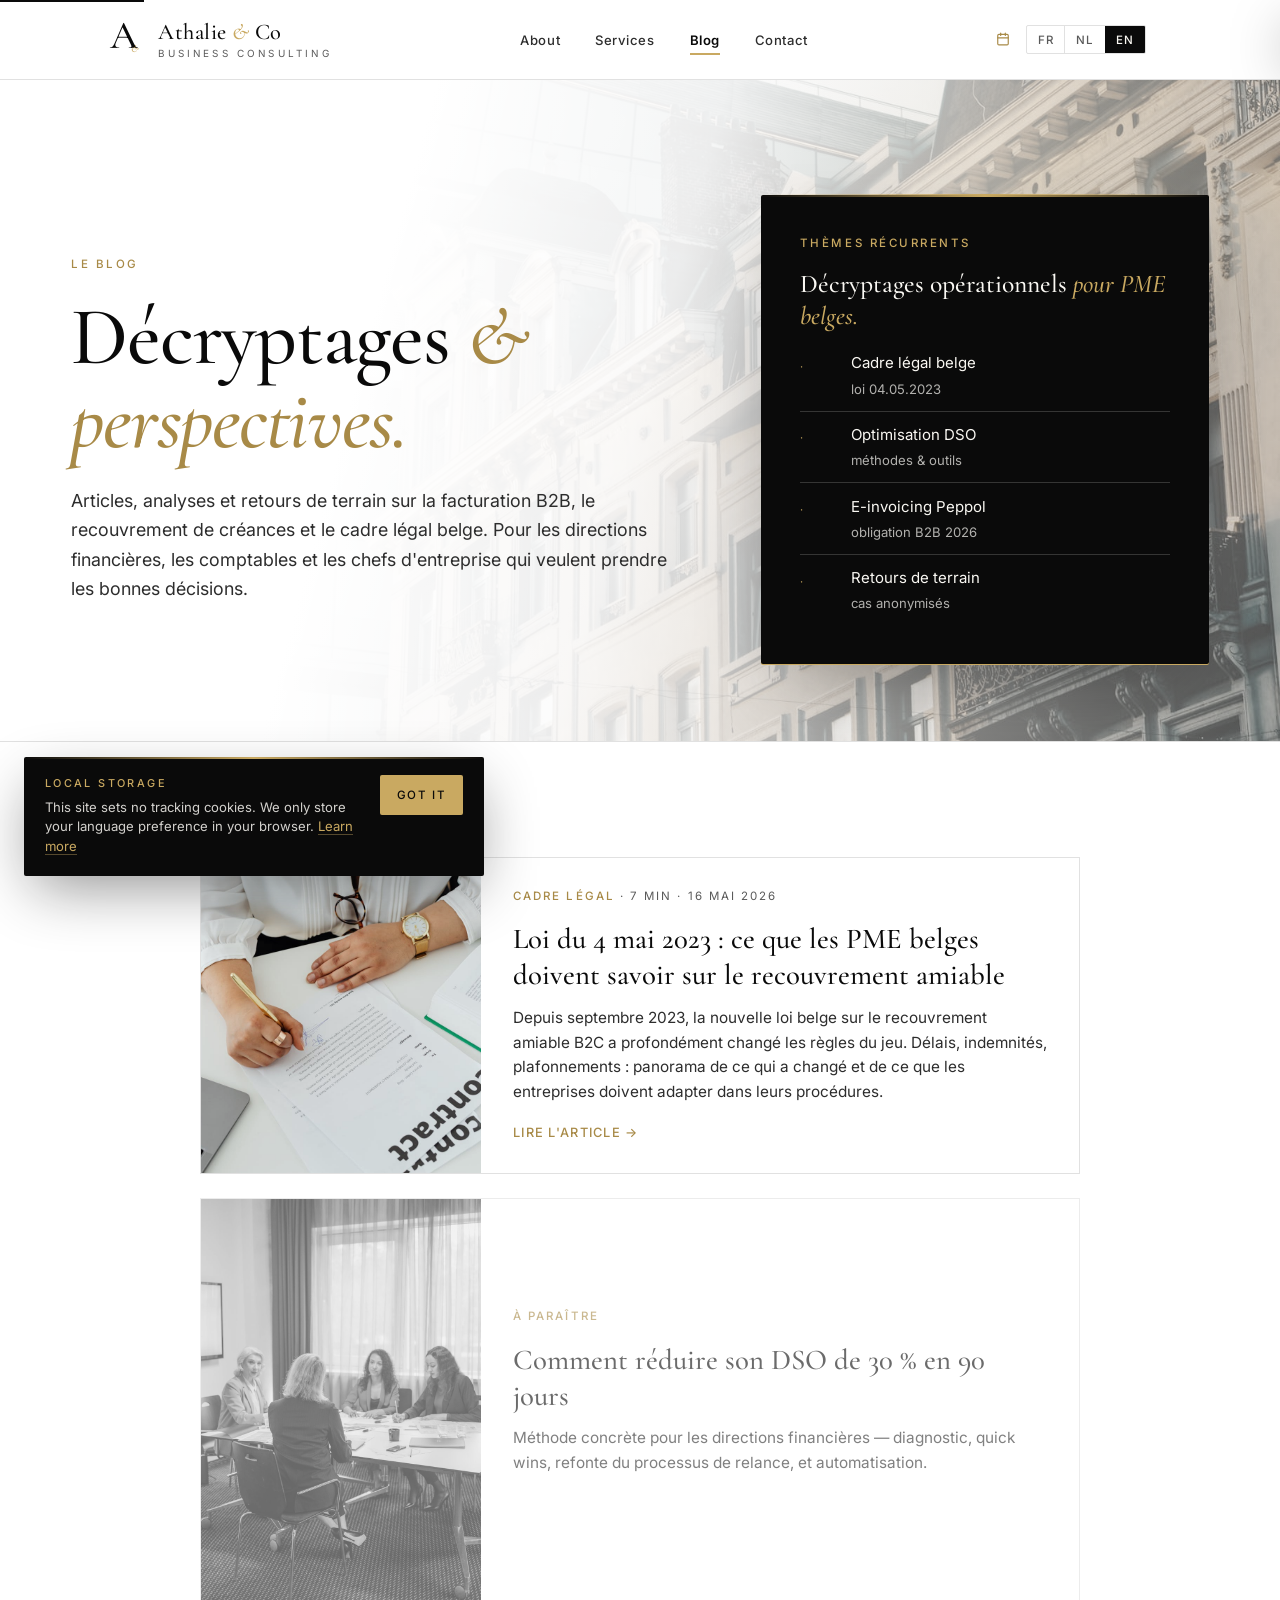
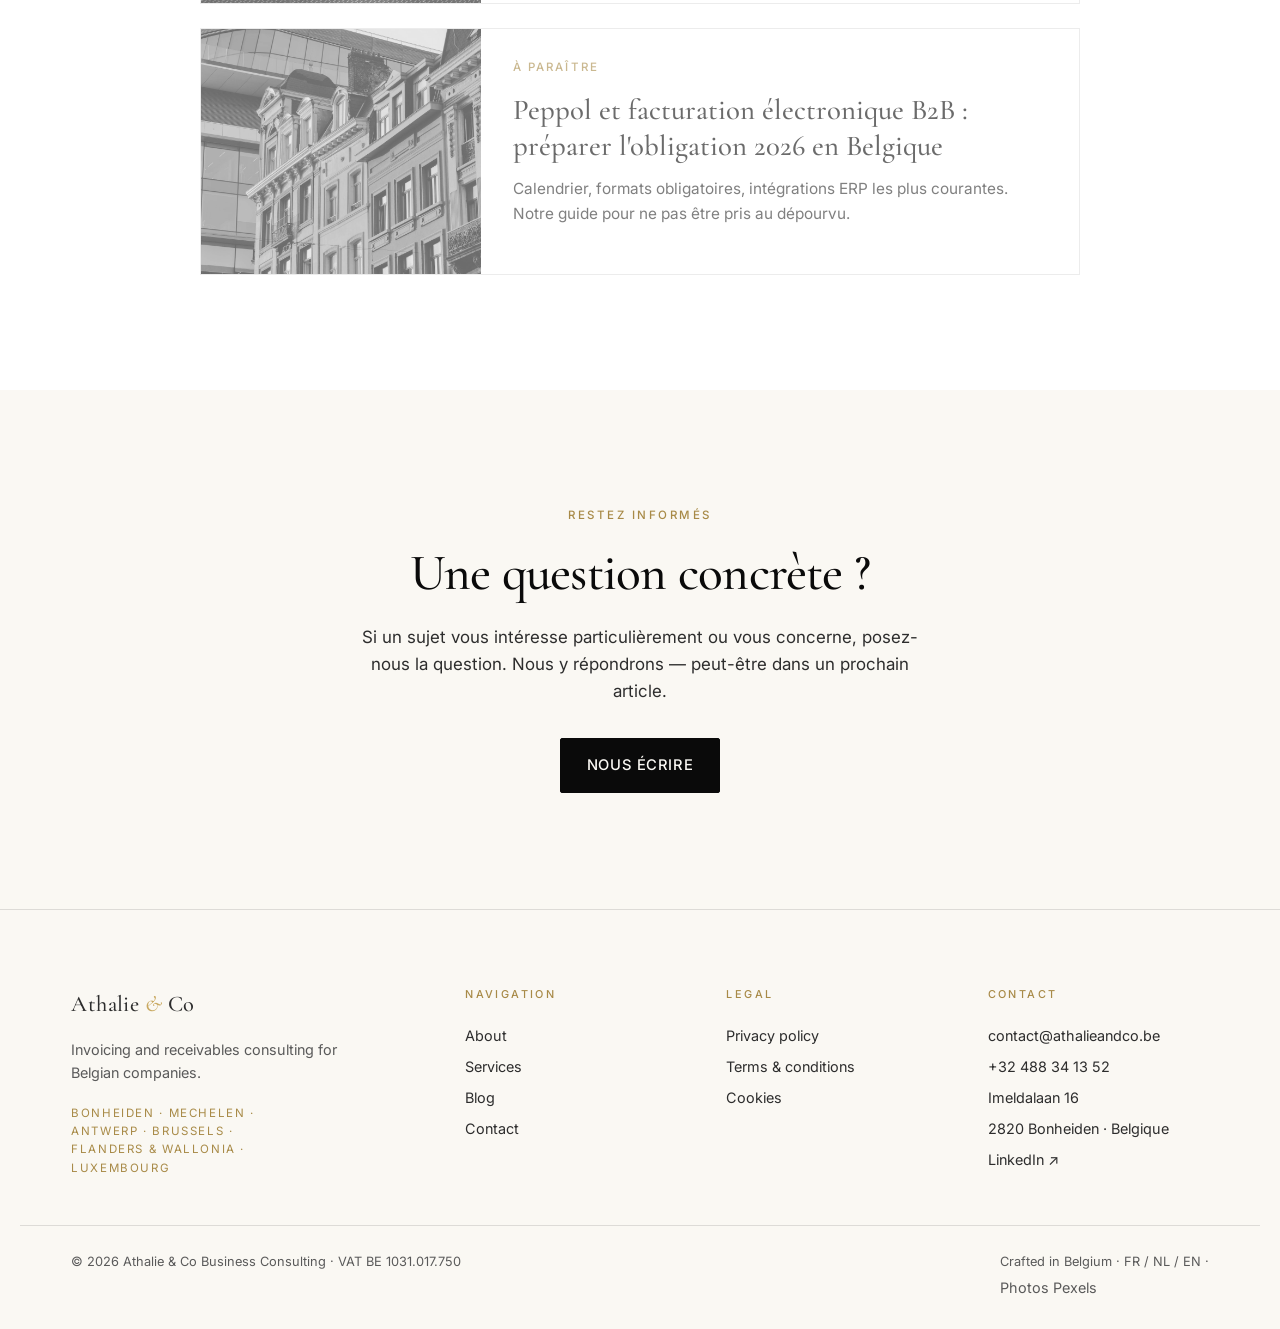
==== commit 9f80e356: "Mobile drawer + edge-to-edge homepage + all polish Mobile navigation: - Right-side drawer (min(86vw," ====
--- a/blog/index.html
+++ b/blog/index.html
@@ -72,15 +72,32 @@
     </button>
   </div>
 
-  <div class="mobile-nav" id="mobile-nav" hidden>
-    <ul>
-      <li><a href="../about.html" data-i18n="nav.about">À propos</a></li>
-      <li><a href="../services.html" data-i18n="nav.services">Services</a></li>
-      <li><a href="../blog/" data-i18n="nav.blog" aria-current="page">Blog</a></li>
-      <li><a href="../contact.html" data-i18n="nav.contact">Contact</a></li>
-    </ul>
-    <a class="btn btn--gold btn--block" href="../contact.html" data-i18n="nav.cta">Prendre rendez-vous</a>
-  </div>
+  <div class="mobile-nav__backdrop" hidden></div>
+  <aside class="mobile-nav" id="mobile-nav" hidden aria-label="Menu mobile">
+    <button type="button" class="mobile-nav__close" aria-label="Fermer le menu">
+      <svg width="22" height="22" viewBox="0 0 24 24" fill="none" stroke="currentColor" stroke-width="1.5" aria-hidden="true">
+        <line x1="6" y1="6" x2="18" y2="18"/>
+        <line x1="18" y1="6" x2="6" y2="18"/>
+      </svg>
+    </button>
+    <nav aria-label="Menu mobile principal">
+      <ul>
+        
+<li><a href="../about.html" data-i18n="nav.about">À propos</a></li>        <li><a href="../services.html" data-i18n="nav.services">Services</a></li>        <li><a href="../blog/" data-i18n="nav.blog" aria-current="page">Blog</a></li>        <li><a href="../contact.html" data-i18n="nav.contact">Contact</a></li>
+      </ul>
+    </nav>
+    <div class="mobile-nav__lang" role="group" aria-label="Language">
+      <button type="button" data-lang="fr" aria-pressed="true">FR</button>
+      <button type="button" data-lang="nl" aria-pressed="false">NL</button>
+      <button type="button" data-lang="en" aria-pressed="false">EN</button>
+    </div>
+    <div class="mobile-nav__contact">
+      <a href="tel:+32488341352">+32 488 34 13 52</a>
+      <a href="mailto:contact@athalieandco.be">contact@athalieandco.be</a>
+      <a href="https://www.linkedin.com/in/anne-françoise-mabiala/" rel="noopener" target="_blank">LinkedIn ↗</a>
+    </div>
+    <a class="btn btn--gold btn--block mobile-nav__cta" href="../contact.html" data-i18n="nav.book">Réserver un RDV</a>
+  </aside>
 </header>
 
 <main id="main">
--- a/styles.css
+++ b/styles.css
@@ -188,10 +188,17 @@
 
 .site-header {
   position: sticky; top: 0; z-index: 50;
-  background: rgba(255,255,255,.86);
-  backdrop-filter: saturate(140%) blur(14px);
-  -webkit-backdrop-filter: saturate(140%) blur(14px);
+  background: var(--paper);
   border-bottom: 1px solid var(--line);
+  min-height: 60px;
+}
+/* On large screens keep the elegant blur effect, on mobile use solid bg */
+@media (min-width: 1024px) {
+  .site-header {
+    background: rgba(255,255,255,.92);
+    backdrop-filter: saturate(140%) blur(14px);
+    -webkit-backdrop-filter: saturate(140%) blur(14px);
+  }
 }
 .header__inner {
   display: grid;
@@ -309,52 +316,145 @@
 .menu-toggle[aria-expanded="true"] span:nth-child(2) { opacity: 0; }
 .menu-toggle[aria-expanded="true"] span:nth-child(3) { transform: translateY(-10px) rotate(-45deg); }
 
+/* RIGHT-SIDE DRAWER — slides in from right with dark backdrop */
+.mobile-nav__backdrop {
+  position: fixed;
+  inset: 0;
+  background: rgba(10,10,10,.5);
+  z-index: 60;
+  opacity: 0;
+  pointer-events: none;
+  transition: opacity 280ms ease;
+}
+.mobile-nav__backdrop.is-open {
+  opacity: 1;
+  pointer-events: auto;
+}
+.mobile-nav__backdrop[hidden] {
+  /* Override default display:none so we can animate */
+  display: block !important;
+}
+/* Initially fully hidden — JS removes [hidden] on first open */
+.mobile-nav__backdrop[hidden]:not(.is-open) {
+  visibility: hidden;
+}
+
 .mobile-nav {
   position: fixed;
-  top: 0; left: 0; right: 0; bottom: 0;
+  top: 0;
+  right: 0;
+  bottom: 0;
+  width: min(86vw, 360px);
   background: var(--cream);
-  padding: 5.5rem var(--gutter) 2rem;
-  overflow-y: auto;
-  z-index: 40;
+  z-index: 70;
+  padding: 4.5rem 1.6rem 1.6rem;
   display: flex;
   flex-direction: column;
-  animation: mn-in var(--t);
-}
-.mobile-nav[hidden] { display: none; }
-@keyframes mn-in {
-  from { opacity: 0; transform: translateY(-8px); }
-  to   { opacity: 1; transform: none; }
-}
-.mobile-nav ul { list-style: none; padding: 0; margin: 0 0 2rem; }
+  gap: 1.2rem;
+  overflow-y: auto;
+  transform: translateX(100%);
+  transition: transform 320ms cubic-bezier(.2,.7,.2,1);
+  box-shadow: -20px 0 60px -30px rgba(10,10,10,.4);
+}
+.mobile-nav[hidden] { display: flex !important; visibility: hidden; }
+.mobile-nav.is-open { transform: translateX(0); visibility: visible; }
+
+/* Close button */
+.mobile-nav__close {
+  position: absolute;
+  top: 1rem;
+  right: 1rem;
+  width: 44px;
+  height: 44px;
+  background: transparent;
+  border: 0;
+  padding: 10px;
+  cursor: pointer;
+  color: var(--ink);
+  display: flex;
+  align-items: center;
+  justify-content: center;
+  border-radius: 50%;
+  transition: background var(--t-fast);
+}
+.mobile-nav__close:hover { background: rgba(10,10,10,.06); }
+
+/* Nav links */
+.mobile-nav ul { list-style: none; padding: 0; margin: 0; }
 .mobile-nav li { border-bottom: 1px solid var(--line); }
 .mobile-nav li:first-child { border-top: 1px solid var(--line); }
-.mobile-nav a {
-  display: block;
-  padding: 1.2rem 0;
-  font-size: 1.5rem;
-  font-family: var(--serif);
-  font-weight: 500;
+.mobile-nav nav a {
+  display: flex;
+  align-items: center;
+  justify-content: space-between;
+  padding: .95rem 0;
+  font-family: var(--serif);
+  font-weight: 500;
+  font-size: 1.25rem;
   color: var(--ink);
-  letter-spacing: -.005em;
   position: relative;
-}
-.mobile-nav a::after {
+  transition: color var(--t-fast);
+}
+.mobile-nav nav a::after {
   content: '→';
-  position: absolute;
-  right: 0;
   color: var(--gold);
   font-family: var(--sans);
-  font-size: 1.1rem;
-  opacity: .6;
-}
-/* Active page indicator (mobile nav) */
-.mobile-nav a[aria-current="page"] {
+  font-size: 1rem;
+  opacity: .55;
+  transition: transform var(--t-fast), opacity var(--t-fast);
+}
+.mobile-nav nav a:hover { color: var(--gold-deep); }
+.mobile-nav nav a:hover::after { transform: translateX(4px); opacity: 1; }
+.mobile-nav nav a[aria-current="page"] {
   color: var(--gold-deep);
-  padding-left: 1rem;
+  padding-left: .9rem;
   border-left: 3px solid var(--gold);
 }
-.mobile-nav a[aria-current="page"]::after { opacity: 1; }
-.mobile-nav .btn { margin-top: auto; min-height: 56px; }
+.mobile-nav nav a[aria-current="page"]::after { opacity: 1; }
+
+/* Lang switcher inside drawer */
+.mobile-nav__lang {
+  display: flex;
+  gap: .4rem;
+  padding-top: .4rem;
+}
+.mobile-nav__lang button {
+  flex: 1;
+  background: transparent;
+  border: 1px solid var(--line);
+  padding: .6rem 0;
+  font: 500 .72rem var(--sans);
+  letter-spacing: 0.16em;
+  color: var(--ink-mute);
+  cursor: pointer;
+  min-height: 40px;
+  transition: all var(--t-fast);
+}
+.mobile-nav__lang button:hover:not([aria-pressed="true"]) { color: var(--ink); border-color: var(--ink-soft); }
+.mobile-nav__lang button[aria-pressed="true"] {
+  background: var(--ink);
+  color: var(--cream);
+  border-color: var(--ink);
+}
+
+/* Contact links inside drawer */
+.mobile-nav__contact {
+  display: flex;
+  flex-direction: column;
+  gap: .35rem;
+  padding-top: .4rem;
+  border-top: 1px solid var(--line);
+}
+.mobile-nav__contact a {
+  font-size: .88rem;
+  color: var(--ink-soft);
+  padding: .4rem 0;
+  transition: color var(--t-fast);
+}
+.mobile-nav__contact a:hover { color: var(--gold-deep); }
+
+/* CTA pinned at bottom */
+.mobile-nav__cta { margin-top: auto !important; min-height: 52px; }
 
 /* ============================================================
    HERO
@@ -640,17 +740,23 @@
 /* Editorial strip */
 .strip {
   display: grid;
-  grid-template-columns: 1fr 1fr;
+  grid-template-columns: minmax(0, 1fr) minmax(0, 1fr);  /* minmax(0,1fr) lets columns shrink past their content's intrinsic min-size — kills the 1400px-image overflow */
   background: var(--cream);
+  overflow: hidden;                                      /* belt-and-suspenders: clip anything inside the strip that tries to escape */
+  max-width: 100%;
 }
 .strip__half {
   margin: 0;
   min-height: 360px;
   position: relative;
   overflow: hidden;
+  min-width: 0;       /* CRITICAL: prevents img intrinsic width (1400px) from
+                         forcing the grid item to overflow viewport */
 }
 .strip__half--img img {
   width: 100%;
+  max-width: 100%;
+  min-width: 0;
   height: 100%;
   object-fit: cover;
   display: block;
@@ -1368,7 +1474,7 @@
 
 /* Tablet & small laptop */
 @media (max-width: 1024px) {
-  :root { --gutter: clamp(18px, 4vw, 36px); }
+  :root { --gutter: clamp(14px, 3.5vw, 28px); }
 
   .nav { display: none; }
   .header__inner {
@@ -1395,13 +1501,81 @@
 
 /* Phone landscape */
 @media (max-width: 820px) {
+  /* Nuclear: force every top-level layout container to 100vw + zero margin
+     so nothing can ever indent the page content from the screen edge. */
+  html, body, main { width: 100% !important; max-width: 100vw !important; margin: 0 !important; padding-left: 0 !important; padding-right: 0 !important; overflow-x: clip; }
+  .hero, .page-hero, .section, .clients, .strip, .site-footer { width: 100% !important; margin-left: 0 !important; margin-right: 0 !important; }
+  .hero > .container, .page-hero > .container, .section > .container, .clients > .container, .site-footer > .container {
+    width: 100% !important;
+    max-width: 100% !important;
+    padding-left: 0 !important;
+    padding-right: 0 !important;
+    margin-left: 0 !important;
+    margin-right: 0 !important;
+  }
+
   .section { padding: clamp(3rem, 9vw, 6rem) 0; }
+
+  /* Edge-to-edge: container has zero gutter on mobile.
+     Text wrappers (.hero__copy, .page-hero__copy, .section__head, etc)
+     get 14px inline padding so text doesn't touch the screen edge.
+     The homepage CTA button breaks out via negative margin so it can
+     stretch true edge-to-edge over the photo banner. */
+  :root { --gutter: 0px; }
+  .hero__copy,
+  .page-hero__copy,
+  .section__head,
+  .about__intro,
+  .step-detail__grid,
+  .approach__grid > div,
+  .team__copy,
+  .article__inner,
+  .legal__inner,
+  .blog-list,
+  .faq,
+  .clients,
+  .footer__grid,
+  .footer__bottom,
+  .post-card__body,
+  .service-detail__copy,
+  .form,
+  .cal-placeholder,
+  .contact__list,
+  .values {
+    padding-inline: 14px;
+  }
+  /* Homepage CTA escapes the 14px parent padding to go true edge-to-edge */
+  .hero__cta {
+    margin-inline: -14px;
+    padding-inline: 0;
+  }
+  .hero__cta .btn { border-radius: 0; }
+  /* Header keeps comfortable padding */
+  .header__inner { padding-inline: 14px; }
 
   .display { font-size: clamp(2.2rem, 8vw, 3.4rem); }
   .display--sm { font-size: clamp(1.7rem, 6vw, 2.4rem); }
   .lede { font-size: 1rem; }
 
-  .clients__list { grid-template-columns: repeat(3, 1fr); row-gap: 2.4rem; max-width: 760px; }
+  /* Header — tighter packing, hide brand tagline so it never wraps */
+  .brand__tag { display: none; }
+  .brand__name { font-size: 1.2rem; }
+  .header__inner { gap: .8rem !important; padding-block: .75rem; }
+  .header__aside { gap: .5rem; }
+  .lang button { padding: .45rem .55rem; font-size: .68rem; min-height: 36px; }
+
+  /* Page-hero card stacks below text, max-height capped to stay readable */
+  .page-hero > .container { grid-template-columns: 1fr !important; gap: 2rem; padding-inline: 0; }
+  .page-hero__card { max-width: none; margin-inline: 0; width: 100%; border-radius: 0; }
+
+  /* Homepage hero — true edge-to-edge.
+     NOTE: do NOT add padding to .hero__copy here; padding lives on
+     individual text children (see selectors above) so the CTA button
+     and KPI card can extend to the screen edges. */
+  .hero > .container { padding-inline: 0 !important; }
+  .hero__card { border-radius: 0; box-shadow: none; }
+
+  .clients__list { grid-template-columns: repeat(3, 1fr); row-gap: 2.4rem; max-width: none; }
   .client { min-height: 90px; }
   .client img { max-height: 70px; }
 
@@ -1409,7 +1583,7 @@
   .sectors { grid-template-columns: 1fr 1fr; }
 
   /* Editorial strip stacks vertically */
-  .strip { grid-template-columns: 1fr; }
+  .strip { grid-template-columns: minmax(0, 1fr); }
   .strip__half { min-height: 280px; }
   .strip__half--img { aspect-ratio: 16 / 9; }
 
@@ -1458,9 +1632,12 @@
     flex-direction: column;
     align-items: stretch;
     gap: .9rem;
-    margin: 2rem 0 1.6rem;
+    margin-top: 2rem;
+    margin-bottom: 1.6rem;
+    margin-inline: -14px;  /* preserve edge-to-edge break-out from @820 */
+    padding-inline: 0;
   }
-  .hero__cta .btn { width: 100%; }
+  .hero__cta .btn { width: 100%; border-radius: 0; }
   .hero__cta .btn--link { text-align: center; }
   .hero__pills {
     flex-wrap: wrap;
@@ -1478,13 +1655,14 @@
   .kpi__lbl { font-size: .74rem; }
   .kpi--quote p { font-size: .98rem; }
 
-  /* Editorial strip */
+  /* Editorial strip — tighter internal padding so content fills the dark area */
   .strip__mark { font-size: 4.5rem; }
+  .strip__half--quote { padding: 1.8rem 1.4rem; }
   .strip__half--quote p { font-size: 1.3rem; }
 
   /* Clients band */
   .clients { padding: 2.6rem 0 3rem; }
-  .clients__list { grid-template-columns: repeat(2, 1fr); row-gap: 2rem; gap: 1.4rem; max-width: 460px; }
+  .clients__list { grid-template-columns: repeat(2, 1fr); row-gap: 2rem; gap: 1.4rem; max-width: none; }
   .client { min-height: 80px; }
   .client img { max-height: 60px; }
   .client__wordmark { font-size: 0.95rem; letter-spacing: 0.18em; }
@@ -1574,7 +1752,7 @@
 
 /* Small phones (iPhone SE, etc.) */
 @media (max-width: 420px) {
-  :root { --gutter: 16px; }
+  :root { --gutter: 14px; }
 
   .brand__tag { display: none; }
   .brand__name { font-size: 1.05rem; }
@@ -1609,12 +1787,18 @@
   .btn--link:hover { color: var(--ink); border-color: var(--ink); }
 }
 
-/* iOS safe-area */
+/* iOS safe-area — only applied on tablet+ where gutter still exists.
+   On mobile (<820px) we want true edge-to-edge so we skip the safe-area pad. */
 @supports (padding: max(0px)) {
-  .site-header,
-  .container {
+  .site-header {
     padding-left: max(var(--gutter), env(safe-area-inset-left));
     padding-right: max(var(--gutter), env(safe-area-inset-right));
+  }
+  @media (min-width: 821px) {
+    .container {
+      padding-left: max(var(--gutter), env(safe-area-inset-left));
+      padding-right: max(var(--gutter), env(safe-area-inset-right));
+    }
   }
   .site-footer { padding-bottom: max(1.6rem, env(safe-area-inset-bottom)); }
   .mobile-nav { padding-bottom: max(1.5rem, env(safe-area-inset-bottom)); }
@@ -1667,6 +1851,11 @@
   gap: clamp(2rem, 5vw, 5rem);
   align-items: center;
 }
+/* Single-column hero (no card on the right) */
+.page-hero--single > .container {
+  grid-template-columns: 1fr;
+  max-width: 900px;
+}
 .page-hero__copy .display { max-width: 18ch; margin-bottom: 1.4rem; }
 .page-hero__copy .lede { max-width: 56ch; margin-bottom: 0; }
 
@@ -1732,10 +1921,18 @@
   .page-hero > .container { grid-template-columns: 1fr; gap: 2rem; }
 }
 @media (max-width: 640px) {
-  .page-hero { padding: 2.5rem 0 3rem; }
+  .page-hero { padding: 2rem 0 2.5rem; }
   .page-hero__copy .display { max-width: none; }
-  .page-hero__card { padding: 1.5rem 1.3rem; }
-  .page-hero__card li { font-size: .88rem; padding: .55rem 0; }
+  .page-hero__copy .lede { font-size: .96rem; }
+  .page-hero__card { padding: 1.4rem 1.2rem; max-width: 100%; }
+  .page-hero__card h3 { font-size: 1.2rem; margin-bottom: 1rem; }
+  .page-hero__card li {
+    grid-template-columns: 1.8rem 1fr;
+    gap: 0 .8rem;
+    font-size: .88rem;
+    padding: .5rem 0;
+  }
+  .page-hero__card li em { font-size: .76rem; margin-top: .15rem; }
 }
 
 /* ============================================================
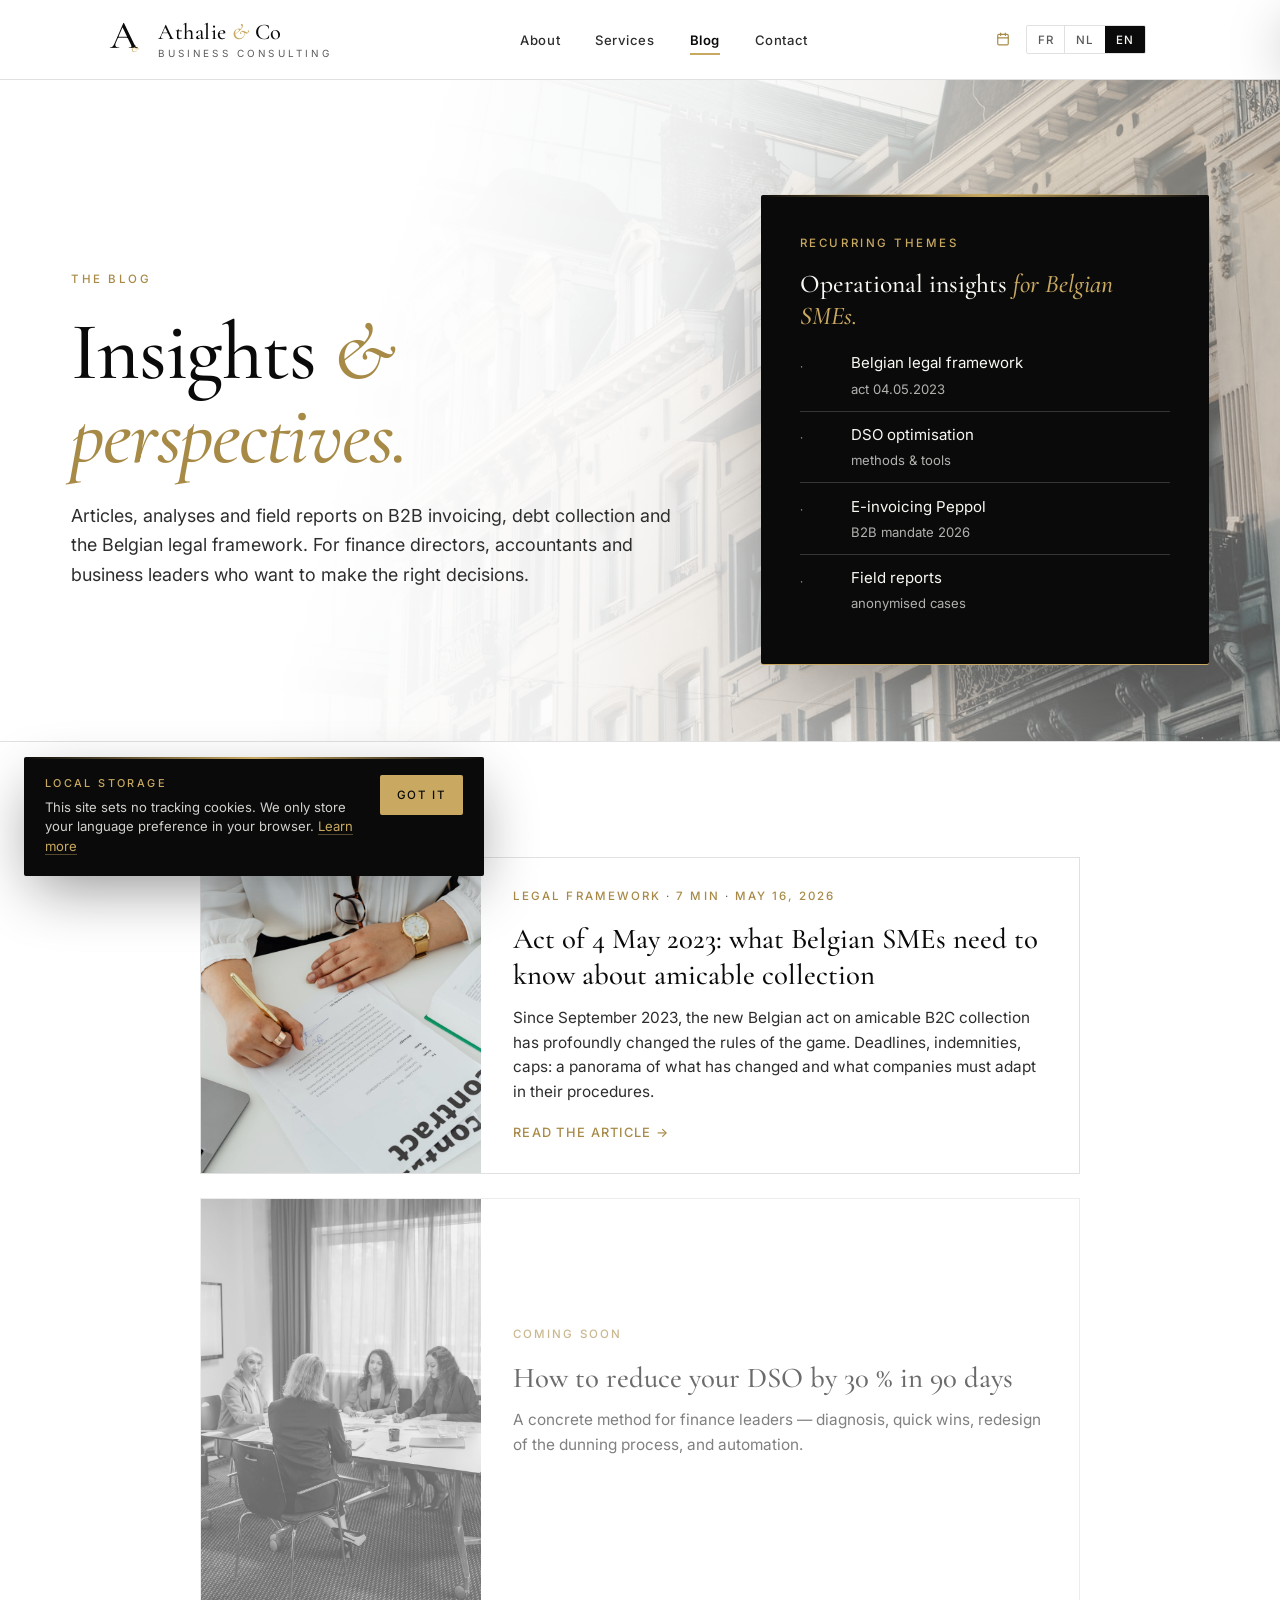
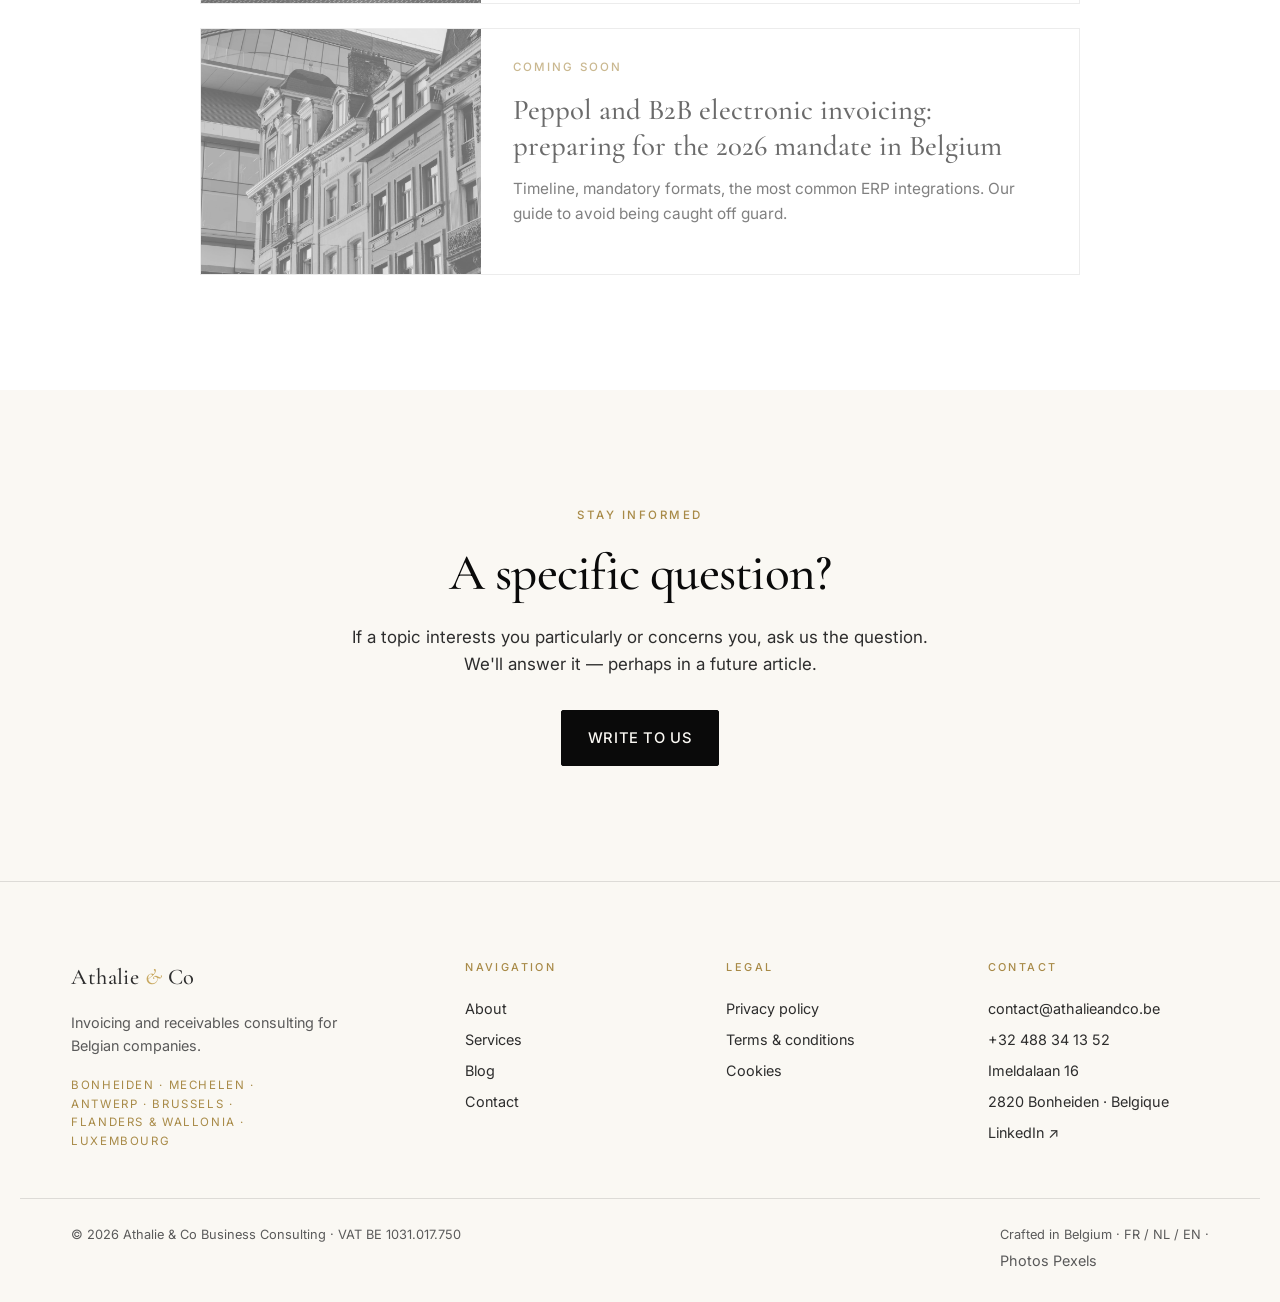
==== commit aa051dda: "Trilingual coverage (services/about/approach/blog) + HTTPS + button polish - Wire data-i18n attrs on" ====
--- a/blog/index.html
+++ b/blog/index.html
@@ -3,6 +3,7 @@
 <head>
   <meta charset="utf-8">
   <meta name="viewport" content="width=device-width,initial-scale=1,viewport-fit=cover">
+  <meta http-equiv="Content-Security-Policy" content="upgrade-insecure-requests">
   <meta name="theme-color" content="#0A0A0A">
   <title>Blog — Athalie &amp; Co · Conseil facturation et recouvrement Belgique</title>
   <meta name="description" content="Articles, analyses et décryptages sur la facturation B2B, le recouvrement de créances et le cadre légal belge. Par Athalie & Co Business Consulting.">
@@ -30,8 +31,6 @@
   </script>
 </head>
 <body>
-
-<a class="skip-link" href="#main" data-i18n="skip">Aller au contenu</a>
 
 <header class="site-header" id="top">
   <div class="container header__inner">
@@ -105,18 +104,18 @@
   <section class="page-hero">
     <div class="container">
       <div class="page-hero__copy">
-        <p class="eyebrow">Le blog</p>
-      <h1 class="display">Décryptages <em>&amp; perspectives.</em></h1>
-      <p class="lede">Articles, analyses et retours de terrain sur la facturation B2B, le recouvrement de créances et le cadre légal belge. Pour les directions financières, les comptables et les chefs d'entreprise qui veulent prendre les bonnes décisions.</p>
+        <p class="eyebrow" data-i18n="bl.hero.eyebrow">Le blog</p>
+      <h1 class="display"><span data-i18n="bl.hero.title.l1">Décryptages</span> <em data-i18n="bl.hero.title.l2">&amp; perspectives.</em></h1>
+      <p class="lede" data-i18n="bl.hero.lede">Articles, analyses et retours de terrain sur la facturation B2B, le recouvrement de créances et le cadre légal belge. Pour les directions financières, les comptables et les chefs d'entreprise qui veulent prendre les bonnes décisions.</p>
       </div>
       <aside class="page-hero__card" aria-label="Thèmes du blog">
-        <p class="eyebrow">Thèmes récurrents</p>
-        <h3>Décryptages opérationnels <em style="color:var(--gold);font-style:italic">pour PME belges.</em></h3>
+        <p class="eyebrow" data-i18n="bl.card.eyebrow">Thèmes récurrents</p>
+        <h3><span data-i18n="bl.card.title">Décryptages opérationnels</span> <em style="color:var(--gold);font-style:italic" data-i18n="bl.card.title.em">pour PME belges.</em></h3>
         <ul>
-          <li><strong>·</strong><span>Cadre légal belge<em>loi 04.05.2023</em></span></li>
-          <li><strong>·</strong><span>Optimisation DSO<em>méthodes & outils</em></span></li>
-          <li><strong>·</strong><span>E-invoicing Peppol<em>obligation B2B 2026</em></span></li>
-          <li><strong>·</strong><span>Retours de terrain<em>cas anonymisés</em></span></li>
+          <li><strong>·</strong><span data-i18n-html="bl.card.r1">Cadre légal belge<em>loi 04.05.2023</em></span></li>
+          <li><strong>·</strong><span data-i18n-html="bl.card.r2">Optimisation DSO<em>méthodes & outils</em></span></li>
+          <li><strong>·</strong><span data-i18n-html="bl.card.r3">E-invoicing Peppol<em>obligation B2B 2026</em></span></li>
+          <li><strong>·</strong><span data-i18n-html="bl.card.r4">Retours de terrain<em>cas anonymisés</em></span></li>
         </ul>
       </aside>
     </div>
@@ -132,10 +131,10 @@
               <img src="../assets/images/signing.jpg" alt="Signature de contrat — cadre légal belge" loading="lazy" width="1400" height="900">
             </figure>
             <div class="post-card__body">
-              <p class="post-card__meta"><span>Cadre légal</span> · 7 min · 16 mai 2026</p>
-              <h2 class="post-card__title">Loi du 4 mai 2023 : ce que les PME belges doivent savoir sur le recouvrement amiable</h2>
-              <p class="post-card__excerpt">Depuis septembre 2023, la nouvelle loi belge sur le recouvrement amiable B2C a profondément changé les règles du jeu. Délais, indemnités, plafonnements : panorama de ce qui a changé et de ce que les entreprises doivent adapter dans leurs procédures.</p>
-              <span class="post-card__cta">Lire l'article →</span>
+              <p class="post-card__meta"><span data-i18n="bl.p1.cat">Cadre légal</span> · <span data-i18n="bl.p1.read">7 min</span> · <span data-i18n="bl.p1.date">16 mai 2026</span></p>
+              <h2 class="post-card__title" data-i18n="bl.p1.title">Loi du 4 mai 2023 : ce que les PME belges doivent savoir sur le recouvrement amiable</h2>
+              <p class="post-card__excerpt" data-i18n="bl.p1.excerpt">Depuis septembre 2023, la nouvelle loi belge sur le recouvrement amiable B2C a profondément changé les règles du jeu. Délais, indemnités, plafonnements : panorama de ce qui a changé et de ce que les entreprises doivent adapter dans leurs procédures.</p>
+              <span class="post-card__cta" data-i18n="bl.p1.cta">Lire l'article →</span>
             </div>
           </a>
         </li>
@@ -146,9 +145,9 @@
               <img src="../assets/images/team.jpg" alt="" loading="lazy" width="900" height="1300">
             </figure>
             <div class="post-card__body">
-              <p class="post-card__meta"><span>À paraître</span></p>
-              <h2 class="post-card__title">Comment réduire son DSO de 30 % en 90 jours</h2>
-              <p class="post-card__excerpt">Méthode concrète pour les directions financières — diagnostic, quick wins, refonte du processus de relance, et automatisation.</p>
+              <p class="post-card__meta"><span data-i18n="bl.coming">À paraître</span></p>
+              <h2 class="post-card__title" data-i18n="bl.p2.title">Comment réduire son DSO de 30 % en 90 jours</h2>
+              <p class="post-card__excerpt" data-i18n="bl.p2.excerpt">Méthode concrète pour les directions financières — diagnostic, quick wins, refonte du processus de relance, et automatisation.</p>
             </div>
           </div>
         </li>
@@ -159,9 +158,9 @@
               <img src="../assets/images/brussels.jpg" alt="" loading="lazy" width="1600" height="900">
             </figure>
             <div class="post-card__body">
-              <p class="post-card__meta"><span>À paraître</span></p>
-              <h2 class="post-card__title">Peppol et facturation électronique B2B : préparer l'obligation 2026 en Belgique</h2>
-              <p class="post-card__excerpt">Calendrier, formats obligatoires, intégrations ERP les plus courantes. Notre guide pour ne pas être pris au dépourvu.</p>
+              <p class="post-card__meta"><span data-i18n="bl.coming">À paraître</span></p>
+              <h2 class="post-card__title" data-i18n="bl.p3.title">Peppol et facturation électronique B2B : préparer l'obligation 2026 en Belgique</h2>
+              <p class="post-card__excerpt" data-i18n="bl.p3.excerpt">Calendrier, formats obligatoires, intégrations ERP les plus courantes. Notre guide pour ne pas être pris au dépourvu.</p>
             </div>
           </div>
         </li>
@@ -172,10 +171,10 @@
 
   <section class="section section--cream">
     <div class="container" style="text-align:center;max-width:680px">
-      <p class="eyebrow">Restez informés</p>
-      <h2 class="display display--sm">Une question concrète ?</h2>
-      <p class="section__lede" style="margin-inline:auto">Si un sujet vous intéresse particulièrement ou vous concerne, posez-nous la question. Nous y répondrons — peut-être dans un prochain article.</p>
-      <div style="margin-top:2rem"><a class="btn btn--gold" href="../contact.html">Nous écrire</a></div>
+      <p class="eyebrow" data-i18n="bl.cta.eyebrow">Restez informés</p>
+      <h2 class="display display--sm" data-i18n="bl.cta.title">Une question concrète ?</h2>
+      <p class="section__lede" style="margin-inline:auto" data-i18n="bl.cta.lede">Si un sujet vous intéresse particulièrement ou vous concerne, posez-nous la question. Nous y répondrons — peut-être dans un prochain article.</p>
+      <div style="margin-top:2rem"><a class="btn btn--gold" href="../contact.html" data-i18n="bl.cta.btn">Nous écrire</a></div>
     </div>
   </section>
 
--- a/styles.css
+++ b/styles.css
@@ -60,13 +60,6 @@
 ::selection { background: var(--gold); color: var(--ink); }
 
 /* Skip link */
-.skip-link {
-  position: absolute; top: -40px; left: 0;
-  background: var(--ink); color: var(--cream);
-  padding: 8px 16px; z-index: 100;
-}
-.skip-link:focus { top: 0; }
-
 /* Container */
 .container {
   width: 100%;
@@ -1544,12 +1537,6 @@
   .values {
     padding-inline: 14px;
   }
-  /* Homepage CTA escapes the 14px parent padding to go true edge-to-edge */
-  .hero__cta {
-    margin-inline: -14px;
-    padding-inline: 0;
-  }
-  .hero__cta .btn { border-radius: 0; }
   /* Header keeps comfortable padding */
   .header__inner { padding-inline: 14px; }
 
@@ -1630,14 +1617,15 @@
   .hero__grid { gap: 2rem; }
   .hero__cta {
     flex-direction: column;
-    align-items: stretch;
+    align-items: center;
     gap: .9rem;
-    margin-top: 2rem;
-    margin-bottom: 1.6rem;
-    margin-inline: -14px;  /* preserve edge-to-edge break-out from @820 */
-    padding-inline: 0;
+    margin: 2rem auto 1.6rem;
   }
-  .hero__cta .btn { width: 100%; border-radius: 0; }
+  .hero__cta .btn {
+    width: 100%;
+    max-width: 320px;
+    text-align: center;
+  }
   .hero__cta .btn--link { text-align: center; }
   .hero__pills {
     flex-wrap: wrap;
